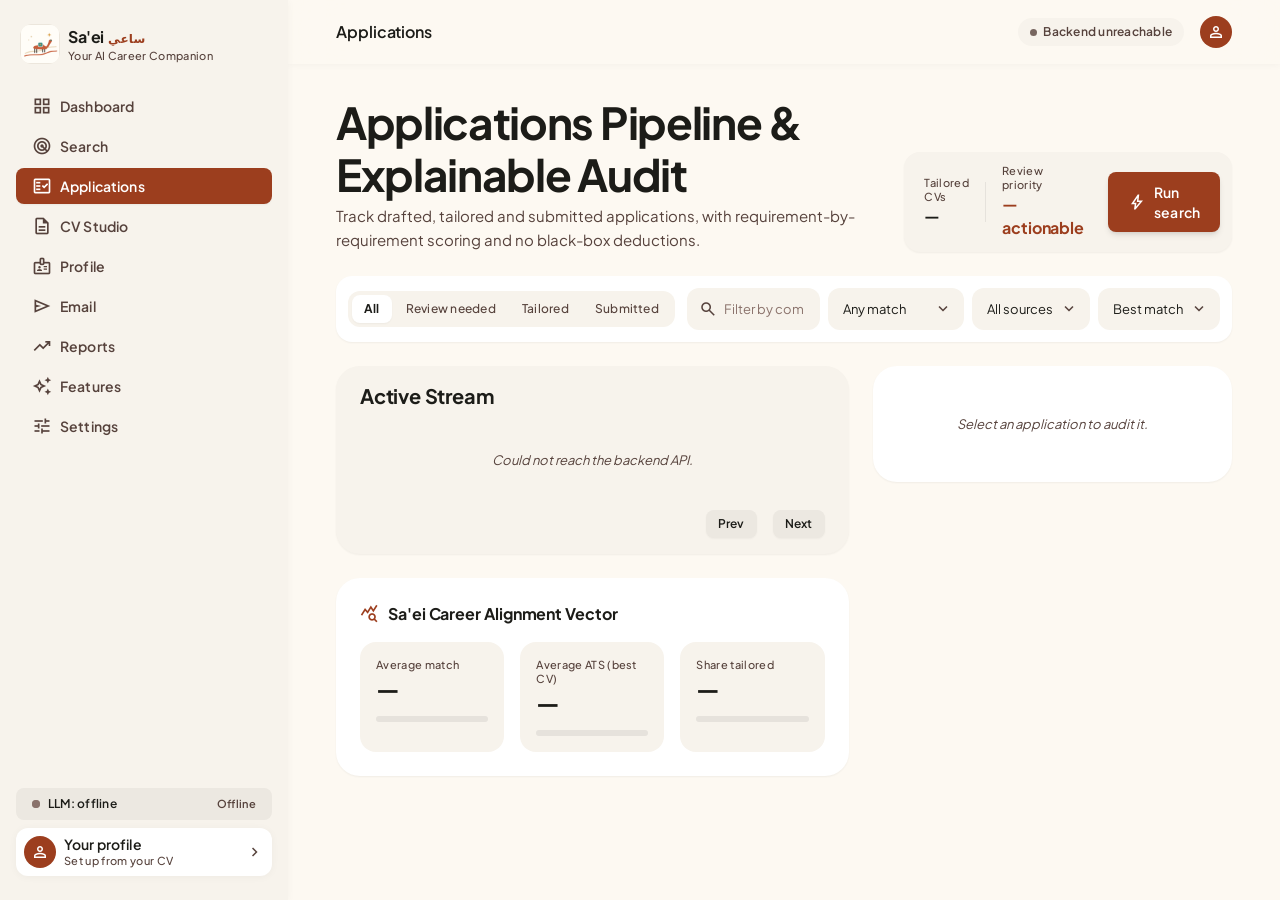
==== frontend/applications.html @ 14d07e9d "Sa'ei dashboard redesign, requirement-level matching engine, new README Frontend: rebuild every page" ====
<!DOCTYPE html>
<html lang="en">
<head>
<meta charset="UTF-8">
<meta name="viewport" content="width=device-width, initial-scale=1.0">
<title>Sa'ei — Applications</title>
<link rel="stylesheet" href="tailwind.css">
<link rel="stylesheet" href="style.css">
<link rel="icon" type="image/png" href="assets/saei-logo.png">
</head>
<body data-page="applications">
<main id="page">
  <div class="flex flex-col space-y-6">

    <div class="flex flex-col justify-between gap-6 xl:flex-row xl:items-end">
      <div>
        <h1 class="sa-page-title">Applications Pipeline &amp; Explainable Audit</h1>
        <p class="sa-page-desc">Track drafted, tailored and submitted applications, with requirement-by-requirement scoring and no black-box deductions.</p>
      </div>
      <div class="flex items-center gap-4 self-start rounded-2xl bg-surface-container-low p-3 pl-5 shadow-sm xl:self-auto">
        <div>
          <span class="block text-label-sm text-on-surface-variant">Tailored CVs</span>
          <span class="text-headline-sm font-bold text-on-surface" id="hdr-tailored">&mdash;</span>
        </div>
        <div class="h-10 w-px bg-surface-container-highest"></div>
        <div>
          <span class="block text-label-sm text-on-surface-variant">Review priority</span>
          <span class="text-headline-sm font-bold text-primary"><span id="hdr-pending">&mdash;</span> actionable</span>
        </div>
        <a href="search.html" class="sa-btn-primary ml-2"><span class="ms text-[18px]">bolt</span>Run search</a>
      </div>
    </div>

    <!-- Filter bar -->
    <div class="flex flex-col gap-3 rounded-2xl bg-surface-container-lowest p-3 shadow-sm lg:flex-row lg:items-center">
      <div class="sa-tabs" id="status-tabs">
        <button type="button" class="sa-tab is-active" data-filter="all">All <span class="opacity-70" data-count="all"></span></button>
        <button type="button" class="sa-tab" data-filter="pending_review">Review needed <span class="opacity-70" data-count="pending_review"></span></button>
        <button type="button" class="sa-tab" data-filter="tailored">Tailored <span class="opacity-70" data-count="tailored"></span></button>
        <button type="button" class="sa-tab" data-filter="applied">Submitted <span class="opacity-70" data-count="applied"></span></button>
      </div>
      <div class="flex flex-1 flex-col gap-2 sm:flex-row">
        <label class="relative flex-1">
          <span class="ms pointer-events-none absolute left-3 top-1/2 -translate-y-1/2 text-[18px] text-on-surface-variant">search</span>
          <input type="text" id="app-filter" class="sa-input pl-9" placeholder="Filter by company or title&hellip;">
        </label>
        <div class="sa-select-wrap">
          <select id="score-filter" class="sa-select" aria-label="Minimum match">
            <option value="0">Any match</option>
            <option value="0.5">Match ≥ 50%</option>
            <option value="0.75">Match ≥ 75%</option>
            <option value="0.85">Match ≥ 85%</option>
          </select>
        </div>
        <div class="sa-select-wrap">
          <select id="source-filter" class="sa-select" aria-label="Source">
            <option value="">All sources</option>
          </select>
        </div>
        <div class="sa-select-wrap">
          <select id="sort-select" class="sa-select" aria-label="Sort">
            <option value="match_score">Best match</option>
            <option value="ats_score">Best ATS</option>
            <option value="date_created">Newest</option>
          </select>
        </div>
      </div>
    </div>

    <div class="grid grid-cols-1 items-start gap-6 xl:grid-cols-12">
      <!-- Stream -->
      <div class="flex flex-col space-y-6 xl:col-span-7">
        <div class="overflow-hidden rounded-3xl bg-surface-container-low shadow-sm">
          <div class="flex flex-wrap items-center justify-between gap-2 px-6 py-4">
            <div class="flex items-center gap-3">
              <h2 class="text-headline-md font-bold text-on-surface">Active Stream</h2>
              <span class="sa-chip-teal" id="selection-chip" hidden></span>
            </div>
            <span class="text-label-sm text-on-surface-variant" id="sort-label"></span>
          </div>
          <div class="flex flex-col" id="app-list">
            <p class="sa-empty">Loading&hellip;</p>
          </div>
          <div class="flex items-center justify-between gap-4 px-6 py-4">
            <span class="text-label-sm text-on-surface-variant" id="page-info"></span>
            <div class="flex items-center gap-2">
              <button type="button" class="sa-btn sa-btn-sm" id="page-prev">Prev</button>
              <span class="text-label-sm font-semibold text-on-surface" id="page-num"></span>
              <button type="button" class="sa-btn sa-btn-sm" id="page-next">Next</button>
            </div>
          </div>
        </div>

        <div class="sa-card">
          <div class="mb-4 flex items-center justify-between">
            <div class="flex items-center gap-2">
              <span class="ms text-primary">query_stats</span>
              <h3 class="sa-card-title">Sa'ei Career Alignment Vector</h3>
            </div>
            <span class="text-label-sm font-semibold text-secondary" id="vector-scope"></span>
          </div>
          <div class="grid grid-cols-1 gap-4 sm:grid-cols-3">
            <div class="rounded-2xl bg-surface-container-low p-4">
              <span class="block text-label-sm text-on-surface-variant">Average match</span>
              <span class="text-headline-lg font-bold text-on-surface" id="vec-match">&mdash;</span>
              <div class="sa-progress mt-3"><div class="bg-primary" id="vec-match-bar" style="width:0%"></div></div>
            </div>
            <div class="rounded-2xl bg-surface-container-low p-4">
              <span class="block text-label-sm text-on-surface-variant">Average ATS (best CV)</span>
              <span class="text-headline-lg font-bold text-on-surface" id="vec-ats">&mdash;</span>
              <div class="sa-progress mt-3"><div class="bg-secondary" id="vec-ats-bar" style="width:0%"></div></div>
            </div>
            <div class="rounded-2xl bg-surface-container-low p-4">
              <span class="block text-label-sm text-on-surface-variant">Share tailored</span>
              <span class="text-headline-lg font-bold text-on-surface" id="vec-tailored">&mdash;</span>
              <div class="sa-progress mt-3"><div class="bg-tertiary" id="vec-tailored-bar" style="width:0%"></div></div>
            </div>
          </div>
        </div>
      </div>

      <!-- Audit panel -->
      <aside class="sa-card xl:sticky xl:top-24 xl:col-span-5" id="audit-panel">
        <p class="sa-empty">Select an application to audit it.</p>
      </aside>
    </div>
  </div>
</main>

<div class="modal-overlay" id="why-modal" hidden>
  <div class="modal" role="dialog" aria-modal="true" aria-labelledby="why-modal-title">
    <div class="modal-header">
      <div class="modal-header-main">
        <span class="modal-score-value" id="why-score-value">&mdash;</span>
        <span class="rating-badge" id="why-rating-badge"></span>
        <span class="modal-score-label" id="why-modal-title">ATS score breakdown</span>
      </div>
      <button type="button" class="modal-close" id="why-modal-close" aria-label="Close">&times;</button>
    </div>
    <div class="modal-tabs">
      <button type="button" class="modal-tab active" data-tab="original">Original CV</button>
      <button type="button" class="modal-tab" data-tab="tailored">Tailored CV</button>
    </div>
    <div class="modal-body">
      <div class="modal-split">
        <div id="why-doc-pane"></div>
        <div>
          <div class="score-pillars" id="why-pillars"></div>
          <div class="keyword-section">
            <div class="keyword-section-title">Matched keywords</div>
            <div class="keyword-chips" id="why-matched-chips"></div>
          </div>
          <div class="keyword-section">
            <div class="keyword-section-title">Missing keywords</div>
            <div class="keyword-chips" id="why-missing-chips"></div>
          </div>
        </div>
      </div>
    </div>
  </div>
</div>

<script src="shell.js"></script>
<script src="config.js"></script>
<script src="why-modal.js"></script>
<script src="ui.js"></script>
<script src="applications.js"></script>
</body>
</html>
---- frontend/style.css ----
/* Component styles for markup the page scripts generate (the Why? modal,
   requirement tables, profile entry cards, debug bench, toggles...). Page
   layout itself is Tailwind (tailwind.css, built from tailwind.src.css);
   this file loads AFTER it so its element rules win over Tailwind preflight.

   Tokens are the Stitch "Sa'ei" palette (same values as tailwind.config.js),
   mapped onto the variable names this file has always used. */

:root {
  --bg: #fdf9f2;                 /* background */
  --surface: #ffffff;            /* surface-container-lowest */
  --surface-sunken: #f7f3ec;     /* surface-container-low */
  --surface-container: #f2ede7;
  --surface-container-high: #ece8e1;
  --border: #ece8e1;
  --border-strong: #ddc0b8;      /* outline-variant */
  --text: #1c1c18;               /* on-surface */
  --text-muted: #56423c;         /* on-surface-variant */
  --accent: #9c3e1e;             /* primary */
  --accent-hover: #bc5633;       /* primary-container */
  --accent-soft: rgba(156, 62, 30, 0.10);
  --accent-soft-border: rgba(156, 62, 30, 0.22);
  --ok: #0a6a64;                 /* secondary (teal) */
  --ok-soft: #a2f1e8;            /* secondary-container */
  --warn: #805200;               /* tertiary */
  --warn-soft: #ffddb4;          /* tertiary-fixed */
  --danger: #ba1a1a;             /* error */
  --danger-soft: #ffdad6;        /* error-container */
  --radius-sm: 6px;
  --radius: 12px;
  --radius-lg: 24px;
  --radius-pill: 9999px;
  --shadow-sm: 0 1px 2px rgba(28, 28, 24, 0.05);
  --shadow-md: 0 12px 32px -12px rgba(34, 31, 26, 0.28);
}

* { box-sizing: border-box; }

body {
  margin: 0;
  background: var(--bg);
  color: var(--text);
  font-family: "Plus Jakarta Sans", "Segoe UI", Tahoma, system-ui, sans-serif;
  font-size: 15px;
  line-height: 1.5;
  -webkit-font-smoothing: antialiased;
}

.page {
  max-width: 1080px;
  margin: 0 auto;
  padding: 40px 24px 64px;
}

/* ---- page header (eyebrow + title + description + stats) ---- */

.page-header {
  display: flex;
  justify-content: space-between;
  align-items: flex-end;
  gap: 24px;
  flex-wrap: wrap;
  margin-bottom: 24px;
}

.eyebrow {
  display: flex;
  align-items: center;
  gap: 8px;
  font-size: 11px;
  font-weight: 600;
  letter-spacing: 0.08em;
  text-transform: uppercase;
  color: var(--text-muted);
  margin-bottom: 8px;
}

.eyebrow::before {
  content: "";
  display: inline-block;
  width: 14px;
  height: 1px;
  background: var(--border-strong);
}

.page-header h1 {
  font-size: 26px;
  font-weight: 700;
  letter-spacing: -0.02em;
  margin: 0 0 6px;
}

.page-header-desc {
  font-size: 13.5px;
  color: var(--text-muted);
  max-width: 540px;
  line-height: 1.55;
  margin: 0;
}

.page-header-stats { display: flex; gap: 24px; flex-shrink: 0; }

.page-header-stat { text-align: right; }

.page-header-stat-value {
  display: block;
  font-size: 22px;
  font-weight: 700;
  color: var(--accent);
  letter-spacing: -0.02em;
}

.page-header-stat-label {
  font-size: 10.5px;
  font-weight: 600;
  letter-spacing: 0.05em;
  text-transform: uppercase;
  color: var(--text-muted);
}

/* ---- avatar chip (company initials in tables) ---- */

.company-cell { display: flex; align-items: center; gap: 8px; }

.avatar-chip {
  display: inline-flex;
  align-items: center;
  justify-content: center;
  width: 22px;
  height: 22px;
  border-radius: 6px;
  background: var(--accent-soft);
  color: var(--accent);
  font-size: 10px;
  font-weight: 700;
  letter-spacing: 0.02em;
  flex-shrink: 0;
}

/* ---- section title row (heading + inline action) ---- */

.section-title-row {
  display: flex;
  align-items: center;
  justify-content: space-between;
  gap: 12px;
  margin: 28px 0 12px;
}

.section-title-row h2 { margin: 0; font-size: 15px; font-weight: 600; }

.filter-input {
  font-family: inherit;
  font-size: 13px;
  padding: 7px 11px;
  border: 1px solid var(--border);
  border-radius: 8px;
  background: var(--surface);
  color: var(--text);
  width: 220px;
}

.filter-input:focus { outline: none; border-color: var(--accent); }

/* ---- narrow/wide page layouts (settings, cv, features) ---- */

.narrow-main {
  display: flex;
  flex-direction: column;
  gap: 16px;
  /* Was 560px -- cards/forms/tables here are all fluid-width already (no
     fixed-px inputs), so this was just leaving a wide, wasted gutter on
     anything bigger than a small laptop screen instead of using the page's
     actual 1080px budget. */
  max-width: 900px;
}

.wide-main { width: 100%; }

/* ---- bare section heading (Stitch places these above a bordered table/card
   container rather than inside a .card-header) ---- */

.section-heading {
  font-size: 24px;
  font-weight: 600;
  letter-spacing: -0.01em;
  margin: 0 0 12px;
  color: var(--text);
}

/* ---- main layout ---- */

.main-grid {
  display: grid;
  grid-template-columns: 1.6fr 1fr;
  gap: 16px;
  align-items: start;
}

.side-column {
  display: flex;
  flex-direction: column;
  gap: 16px;
}

.card {
  background: var(--surface);
  border: 1px solid var(--border);
  border-radius: var(--radius);
  overflow: hidden;
}

.card-header {
  display: flex;
  align-items: baseline;
  justify-content: space-between;
  padding: 16px 18px 12px;
}

.card-header h2 {
  font-size: 14px;
  font-weight: 600;
  margin: 0;
}

.card-sub {
  font-size: 12px;
  color: var(--text-muted);
}

/* ---- applications table ---- */

.table-card { padding: 24px; }

.view-all-row {
  display: flex;
  justify-content: center;
  padding-top: 16px;
}

.link-btn {
  background: none;
  border: none;
  cursor: pointer;
  font-family: inherit;
  font-size: 12px;
  font-weight: 700;
  letter-spacing: 0.05em;
  text-transform: uppercase;
  color: var(--accent);
  display: inline-flex;
  align-items: center;
  gap: 6px;
  padding: 4px;
}

.link-btn:hover { color: var(--text); }

.link-btn svg { width: 14px; height: 14px; stroke: currentColor; fill: none; stroke-width: 2; stroke-linecap: round; stroke-linejoin: round; }

.table-wrap { overflow-x: auto; }

table {
  width: 100%;
  border-collapse: collapse;
  font-size: 14px;
}

thead th {
  text-align: left;
  font-weight: 500;
  color: var(--text-muted);
  font-size: 11.5px;
  text-transform: uppercase;
  letter-spacing: 0.04em;
  padding: 8px 18px;
  border-top: 1px solid var(--border);
  border-bottom: 1px solid var(--border);
}

/* Dashboard's applications table sits in its own bordered/padded container
   (no separate .card-header above it), matching Stitch's exact structure --
   so it doesn't need the border-top other tables get from their card-header
   divider. */
#applications-table thead th { border-top: none; }
#applications-table { min-width: 700px; }
#applications-table tbody td:first-child { font-weight: 600; }

.cell-muted { color: var(--text-muted); }
.cell-right { text-align: right; }

tbody td {
  padding: 12px 18px;
  border-bottom: 1px solid var(--border);
  vertical-align: middle;
}

tbody tr:last-child td { border-bottom: none; }

tbody tr { transition: background 0.1s; }

tbody tr:hover td { background: var(--surface-sunken); }

tbody tr.detail-row:hover td { background: inherit; }

td.empty, li.empty {
  color: var(--text-muted);
  font-style: italic;
}

.status-tag {
  display: inline-block;
  font-size: 11.5px;
  font-weight: 700;
  letter-spacing: 0.03em;
  text-transform: uppercase;
  padding: 4px 10px;
  border-radius: var(--radius-pill);
  background: var(--accent-soft);
  color: var(--accent);
  white-space: nowrap;
}

/* Fully settled, nothing left to do -- neutral, same treatment Stitch used
   for "Applied"/"Auto-Submitted". Everything else (including the default
   above) reads as "needs your attention", matching Stitch's highlighted
   "Interviewing" state. */
.status-tag.status-auto_submitted,
.status-tag.status-sent {
  background: var(--surface-container-high);
  color: var(--text-muted);
}

.score-bar-wrap {
  display: flex;
  align-items: center;
  gap: 8px;
}

.score-bar-track {
  width: 56px;
  height: 4px;
  background: var(--border);
  overflow: hidden;
  position: relative;
}

.score-bar-fill {
  height: 100%;
  background: var(--accent);
  position: absolute;
  top: 0;
  left: 0;
}

/* ---- ATS score explanations (Dashboard applications table + CV rewrites) ---- */

.why-link {
  color: var(--accent);
  text-decoration: none;
  font-size: 12.5px;
  font-weight: 500;
}

.why-link:hover { text-decoration: underline; }

.detail-row td {
  background: var(--bg);
  padding: 0;
}

.why-block {
  padding: 14px 18px;
  border-bottom: 1px solid var(--border);
}

.why-block:last-child { border-bottom: none; }

.why-block-title {
  font-size: 12px;
  font-weight: 600;
  color: var(--text);
  margin-bottom: 6px;
  display: flex;
  align-items: center;
  justify-content: space-between;
  gap: 10px;
}

.why-download {
  font-size: 11.5px;
  font-weight: 500;
  color: var(--accent);
  text-decoration: none;
}

.why-download:hover { text-decoration: underline; }

.why-text {
  margin: 0;
  font-family: inherit;
  font-size: 12.5px;
  line-height: 1.6;
  color: var(--text);
  white-space: pre-wrap;
  word-break: break-word;
}

/* ---- skill gaps ---- */

.skill-list {
  list-style: none;
  margin: 0;
  padding: 4px 18px 16px;
}

.skill-list li {
  display: flex;
  justify-content: space-between;
  padding: 7px 0;
  border-bottom: 1px solid var(--border);
  font-size: 13.5px;
}

.skill-list li:last-child { border-bottom: none; }

.skill-count { color: var(--text-muted); font-size: 12.5px; }

/* ---- news ---- */

.news-content {
  padding: 0 18px 18px;
  font-size: 13.5px;
  color: var(--text);
  white-space: pre-wrap;
}

/* ---- footer ---- */

.footer {
  margin-top: 24px;
  display: flex;
  gap: 24px;
  font-size: 12.5px;
  color: var(--text-muted);
}

.footer strong { color: var(--text); font-weight: 500; }

/* ---- forms (settings) ---- */

.form {
  display: flex;
  flex-direction: column;
  gap: 16px;
  padding: 4px 18px 18px;
}

.form-field {
  display: flex;
  flex-direction: column;
  gap: 6px;
}

.form-field label {
  font-size: 12.5px;
  font-weight: 500;
  color: var(--text);
}

.form-field-secondary-label {
  margin-top: 6px;
}

.form-field select,
.form-field input[type="text"],
.form-field input[type="password"],
.form-field input[type="number"],
.form-field textarea {
  font-family: inherit;
  font-size: 13.5px;
  padding: 9px 11px;
  border: 1px solid var(--border);
  border-radius: 8px;
  background: var(--surface);
  color: var(--text);
  resize: vertical;
}

.form-field select:focus,
.form-field input:focus,
.form-field textarea:focus {
  outline: none;
  border-color: var(--accent);
}

.field-hint {
  font-size: 12px;
  color: var(--text-muted);
  text-decoration: none;
}

a.field-hint { color: var(--accent); }

.form-actions {
  display: flex;
  align-items: center;
  gap: 12px;
}

.btn {
  font-family: inherit;
  font-size: 13.5px;
  font-weight: 500;
  padding: 9px 18px;
  border-radius: 8px;
  border: 1px solid var(--border);
  background: var(--surface);
  color: var(--text);
  cursor: pointer;
  transition: background 0.12s, border-color 0.12s, opacity 0.12s;
}

.btn:hover:not(:disabled) { background: var(--surface-sunken); }

.btn:disabled { opacity: 0.5; cursor: not-allowed; }

.btn-primary {
  background: var(--text);
  color: var(--bg);
  border-color: var(--text);
}

.btn-primary:hover:not(:disabled) { opacity: 0.88; background: var(--text); }

a:focus-visible,
button:focus-visible,
.btn:focus-visible,
.navlink:focus-visible,
input:focus-visible,
select:focus-visible,
textarea:focus-visible {
  outline: 2px solid var(--accent);
  outline-offset: 2px;
}

.save-message {
  font-size: 12.5px;
  color: var(--text-muted);
}

.save-success { color: var(--ok); }
.save-error { color: var(--accent); }

.note {
  margin: 0;
  padding: 0 18px 18px;
  font-size: 12.5px;
  color: var(--text-muted);
  line-height: 1.6;
}

.note code {
  background: var(--surface-container-high);
  padding: 1px 5px;
  border-radius: 4px;
  font-size: 12px;
}

/* ---- CV page ---- */

.cv-current {
  padding: 0 18px 18px;
  font-size: 13.5px;
}

.cv-current p { margin: 4px 0; }

.cv-file-row {
  display: flex;
  align-items: flex-start;
  justify-content: space-between;
  gap: 12px;
}

.cv-file-icon {
  width: 34px;
  height: 34px;
  border-radius: 8px;
  background: var(--accent-soft);
  color: var(--accent);
  display: flex;
  align-items: center;
  justify-content: center;
  flex-shrink: 0;
}

.cv-file-icon svg { width: 17px; height: 17px; stroke: currentColor; fill: none; stroke-width: 1.8; stroke-linecap: round; stroke-linejoin: round; }

.cv-quote {
  margin: 10px 0 0;
  padding: 10px 12px;
  background: var(--surface-sunken);
  border-left: 2px solid var(--border-strong);
  border-radius: 0 6px 6px 0;
  font-size: 12.5px;
  font-style: italic;
  color: var(--text-muted);
  line-height: 1.55;
}

.cv-actions { display: flex; gap: 8px; margin-top: 14px; }

.btn-icon {
  width: 36px;
  height: 36px;
  padding: 0;
  display: inline-flex;
  align-items: center;
  justify-content: center;
  flex-shrink: 0;
}

.btn-icon svg { width: 15px; height: 15px; stroke: currentColor; fill: none; stroke-width: 1.8; stroke-linecap: round; stroke-linejoin: round; }

.cv-preview {
  margin-top: 8px;
  padding: 12px;
  background: var(--bg);
  border: 1px solid var(--border);
  border-radius: 8px;
  font-family: inherit;
  font-size: 12.5px;
  white-space: pre-wrap;
  word-break: break-word;
  max-height: 200px;
  overflow-y: auto;
}

.upload-body {
  padding: 4px 18px 18px;
  display: flex;
  flex-direction: column;
  gap: 14px;
}

.dropzone {
  display: flex;
  align-items: center;
  justify-content: center;
  text-align: center;
  padding: 32px 16px;
  border: 1.5px dashed var(--border);
  border-radius: var(--radius);
  background: var(--bg);
  color: var(--text-muted);
  font-size: 13.5px;
  cursor: pointer;
}

/* ---- reports page ---- */

.reports-list {
  padding: 4px 18px 18px;
  display: flex;
  flex-direction: column;
  gap: 14px;
}

.report-item {
  border: 1px solid var(--border);
  border-radius: 8px;
  padding: 12px 14px;
}

.report-item-header {
  display: flex;
  align-items: center;
  gap: 8px;
  margin-bottom: 8px;
}

.dropzone-active {
  border-color: var(--accent);
  color: var(--text);
}

/* ---- features page ---- */

.feature-grid {
  display: grid;
  grid-template-columns: repeat(3, 1fr);
  gap: 12px;
}

.feature-card {
  background: var(--surface);
  border: 1px solid var(--border);
  border-radius: var(--radius);
  padding: 18px;
}

.feature-card h3 {
  margin: 0 0 8px;
  font-size: 14px;
  font-weight: 600;
}

.feature-card p {
  margin: 0;
  font-size: 13px;
  color: var(--text-muted);
  line-height: 1.55;
}

.feature-card a { color: var(--accent); }

/* ---- CV "Why" modal widget ---- */

.modal-overlay {
  position: fixed;
  inset: 0;
  background: rgba(34, 31, 26, 0.45);
  display: flex;
  align-items: center;
  justify-content: center;
  padding: 24px;
  z-index: 1000;
}

.modal-overlay[hidden] { display: none; }

.modal {
  background: var(--surface);
  border-radius: var(--radius-lg);
  box-shadow: var(--shadow-md);
  width: 100%;
  max-width: 980px;
  max-height: calc(100vh - 48px);
  overflow: hidden;
  display: flex;
  flex-direction: column;
}

.modal-header {
  display: flex;
  align-items: flex-start;
  justify-content: space-between;
  gap: 16px;
  padding: 20px 22px 16px;
  border-bottom: 1px solid var(--border);
}

.modal-header-main { display: flex; align-items: baseline; gap: 12px; flex-wrap: wrap; }

.modal-score-value {
  font-size: 32px;
  font-weight: 700;
  letter-spacing: -0.02em;
}

.modal-score-label {
  font-size: 12px;
  color: var(--text-muted);
}

.rating-badge {
  font-size: 11.5px;
  font-weight: 600;
  padding: 4px 11px;
  border-radius: 999px;
  white-space: nowrap;
}

.rating-badge.rating-excellent { background: var(--ok-soft); color: var(--ok); }
.rating-badge.rating-needs_work { background: var(--accent-soft); color: var(--accent); }
.rating-badge.rating-critical { background: var(--danger-soft); color: var(--danger); }

.modal-close {
  border: none;
  background: none;
  color: var(--text-muted);
  cursor: pointer;
  font-size: 20px;
  line-height: 1;
  padding: 4px 6px;
  border-radius: var(--radius-sm);
  flex-shrink: 0;
}

.modal-close:hover { background: var(--surface-sunken); color: var(--text); }

.modal-tabs {
  display: flex;
  gap: 22px;
  padding: 0 22px;
  border-bottom: 1px solid var(--border);
  flex-shrink: 0;
}

.modal-tab {
  border: none;
  background: none;
  font: inherit;
  font-size: 13px;
  font-weight: 500;
  color: var(--text-muted);
  padding: 11px 0;
  margin-bottom: -1px;
  border-bottom: 2px solid transparent;
  cursor: pointer;
}

.modal-tab:hover { color: var(--text); }

.modal-tab.active { color: var(--text); border-bottom-color: var(--accent); }

.modal-body {
  overflow-y: auto;
  padding: 20px 22px 24px;
}

.modal-split {
  display: grid;
  grid-template-columns: 1fr 1fr;
  gap: 22px;
  align-items: start;
}

.doc-frame {
  border: 1px solid var(--border);
  border-radius: var(--radius);
  background: var(--surface-sunken);
  overflow: hidden;
  height: 480px;
  display: flex;
  flex-direction: column;
}

.doc-frame iframe {
  width: 100%;
  height: 100%;
  border: 0;
  background: #fff;
}

.doc-frame-note {
  font-size: 11.5px;
  color: var(--text-muted);
  padding: 8px 12px;
  border-top: 1px solid var(--border);
  background: var(--surface);
  flex-shrink: 0;
}

.doc-text-preview {
  flex: 1;
  margin: 0;
  padding: 16px;
  font-family: inherit;
  font-size: 12.5px;
  line-height: 1.7;
  white-space: pre-wrap;
  word-break: break-word;
  overflow-y: auto;
  color: var(--text);
}

mark.hl-match {
  background: var(--ok-soft);
  color: var(--ok);
  padding: 0 2px;
  border-radius: 3px;
  font-weight: 600;
}

.score-pillars {
  display: flex;
  flex-direction: column;
  gap: 16px;
}

.score-pillar-head {
  display: flex;
  justify-content: space-between;
  align-items: baseline;
  font-size: 12.5px;
  margin-bottom: 6px;
  gap: 8px;
}

.score-pillar-name { font-weight: 600; color: var(--text); }

.score-pillar-meta { color: var(--text-muted); flex-shrink: 0; }

.score-pillar-track {
  height: 6px;
  border-radius: 3px;
  background: #EFEBE2;
  overflow: hidden;
  margin-bottom: 6px;
}

.score-pillar-fill { height: 100%; background: var(--accent); border-radius: 3px; }

.score-pillar-fill.fill-ok { background: var(--ok); }

.score-pillar-fill.fill-danger { background: var(--danger); }

.score-pillar-evidence {
  font-size: 12px;
  color: var(--text-muted);
  line-height: 1.55;
  margin: 0;
}

.keyword-section { margin-top: 20px; }

.keyword-section-title {
  font-size: 11.5px;
  font-weight: 600;
  text-transform: uppercase;
  letter-spacing: 0.04em;
  color: var(--text-muted);
  margin-bottom: 8px;
}

.keyword-chips { display: flex; flex-wrap: wrap; gap: 6px; }

.keyword-chip {
  font-size: 12px;
  font-weight: 500;
  padding: 3px 10px;
  border-radius: 999px;
}

.keyword-chip.chip-matched { background: var(--ok-soft); color: var(--ok); }

.keyword-chip.chip-missing {
  background: transparent;
  color: var(--text-muted);
  border: 1px solid var(--border-strong);
}

.why-trigger {
  font-size: 12.5px;
  font-weight: 500;
  color: var(--accent);
  background: none;
  border: none;
  padding: 0;
  cursor: pointer;
  font-family: inherit;
}

.why-trigger:hover { text-decoration: underline; }

.sr-only {
  position: absolute;
  width: 1px;
  height: 1px;
  padding: 0;
  margin: -1px;
  overflow: hidden;
  clip: rect(0, 0, 0, 0);
  white-space: nowrap;
  border: 0;
}

.inline-add-form { display: flex; gap: 8px; }

.inline-add-input {
  font-family: inherit;
  font-size: 13px;
  padding: 9px 12px;
  border: 1px solid var(--border);
  border-radius: 8px;
  background: var(--surface);
  color: var(--text);
  min-width: 260px;
}

.inline-add-input:focus { outline: none; border-color: var(--accent); }

/* ---- page title block (no eyebrow/stats — Search/Settings style) ---- */

.page-title-block { display: flex; flex-direction: column; gap: 10px; margin-bottom: 24px; }

.page-title-block h1 {
  font-size: 32px;
  font-weight: 700;
  letter-spacing: -0.02em;
  margin: 0;
}

.page-title-block p {
  font-size: 15.5px;
  color: var(--text-muted);
  max-width: 640px;
  line-height: 1.55;
  margin: 0;
}

/* ---- panel: card with a tinted header band + optional footer,
   used by Search/Settings/Email ---- */

.panel {
  background: var(--surface);
  border: 1px solid var(--border);
  border-radius: var(--radius-lg);
  overflow: hidden;
  margin-bottom: 20px;
}

.panel-head {
  padding: 22px 28px;
  border-bottom: 1px solid var(--border);
  background: var(--surface-sunken);
  border-radius: var(--radius-lg) var(--radius-lg) 0 0;
  display: flex;
  flex-wrap: wrap;
  gap: 16px;
  align-items: flex-start;
  justify-content: space-between;
}

.panel-head h2 {
  font-size: 21px;
  font-weight: 600;
  letter-spacing: -0.01em;
  margin: 0;
  display: flex;
  align-items: center;
  gap: 8px;
}

.panel-head p { font-size: 13px; color: var(--text-muted); margin: 4px 0 0; }

.panel-head-icon { width: 20px; height: 20px; stroke: var(--accent); fill: none; stroke-width: 1.8; stroke-linecap: round; stroke-linejoin: round; }

.panel-body { padding: 28px; }

.panel-foot {
  padding: 18px 28px;
  border-top: 1px solid var(--border);
  background: var(--surface-container);
  border-radius: 0 0 var(--radius-lg) var(--radius-lg);
  display: flex;
  align-items: center;
  gap: 12px;
  justify-content: flex-end;
}

/* A secondary action (e.g. "Clear expansion cache") sits left, away from the
   primary save button, so the two aren't easy to mis-click. */
.panel-foot .btn:not(.btn-primary):first-child { margin-right: auto; }

/* Panels/cards that use .info-icon (below) need their overflow un-hidden so
   the hover tooltip isn't clipped -- .panel-head/.panel-foot now carry their
   own corner radius (above) so removing the parent's overflow:hidden here
   doesn't reintroduce the square-corner artifact it used to guard against. */
.overflow-visible { overflow: visible; }

/* ---- info icon + hover/focus tooltip (field explanations) ---- */

.info-icon {
  position: relative;
  display: inline-flex;
  align-items: center;
  justify-content: center;
  width: 16px;
  height: 16px;
  border-radius: 50%;
  color: var(--text-muted);
  cursor: help;
  flex-shrink: 0;
  vertical-align: middle;
}

.info-icon svg {
  width: 15px;
  height: 15px;
  stroke: currentColor;
  fill: none;
  stroke-width: 1.8;
  stroke-linecap: round;
  stroke-linejoin: round;
}

.info-icon:hover,
.info-icon:focus-visible { color: var(--accent); }

.info-tooltip {
  position: absolute;
  top: calc(100% + 10px);
  left: 0;
  width: 340px;
  max-width: min(340px, 80vw);
  background: var(--text);
  color: var(--bg);
  font-size: 12.5px;
  font-weight: 400;
  line-height: 1.6;
  text-transform: none;
  letter-spacing: normal;
  padding: 12px 14px;
  border-radius: 8px;
  box-shadow: var(--shadow-md);
  opacity: 0;
  visibility: hidden;
  transform: translateY(-4px);
  transition: opacity 0.12s, transform 0.12s;
  z-index: 20;
  pointer-events: none;
}

.info-icon:hover .info-tooltip,
.info-icon:focus-visible .info-tooltip {
  opacity: 1;
  visibility: visible;
  transform: translateY(0);
}

.info-tooltip code {
  background: rgba(255, 255, 255, 0.16);
  color: inherit;
  padding: 1px 4px;
  border-radius: 3px;
  font-size: 11.5px;
}

.panel-form { display: flex; flex-direction: column; gap: 20px; }

.panel-form-grid {
  display: grid;
  grid-template-columns: 1fr 1fr;
  gap: 20px;
}

.panel-form-grid .span-2 { grid-column: 1 / -1; }

/* ---- toggle switch (Auto-Apply Behavior settings) ---- */

.toggle-row {
  display: flex;
  align-items: flex-start;
  justify-content: space-between;
  gap: 20px;
  cursor: pointer;
}

.toggle-row + .toggle-row {
  border-top: 1px solid var(--border);
  padding-top: 20px;
}

.toggle-text { display: flex; flex-direction: column; gap: 4px; }

.toggle-title {
  font-size: 13.5px;
  font-weight: 600;
  color: var(--text);
  display: flex;
  align-items: center;
  gap: 6px;
}

.toggle-desc { font-size: 12.5px; color: var(--text-muted); line-height: 1.55; max-width: 480px; }

.toggle-switch { position: relative; flex-shrink: 0; width: 40px; height: 24px; margin-top: 1px; }

.toggle-switch input {
  position: absolute;
  inset: 0;
  opacity: 0;
  margin: 0;
  cursor: pointer;
  z-index: 1;
}

.toggle-track {
  position: absolute;
  inset: 0;
  background: var(--border-strong);
  border-radius: var(--radius-pill);
  transition: background 0.15s;
  pointer-events: none;
}

.toggle-thumb {
  position: absolute;
  top: 3px;
  left: 3px;
  width: 18px;
  height: 18px;
  border-radius: 50%;
  background: var(--surface);
  box-shadow: 0 1px 2px rgba(0, 0, 0, 0.25);
  transition: transform 0.15s;
  pointer-events: none;
}

.toggle-switch input:checked ~ .toggle-track { background: var(--ok); }
.toggle-switch input:checked ~ .toggle-thumb { transform: translateX(16px); }
.toggle-switch input:focus-visible ~ .toggle-track { outline: 2px solid var(--accent); outline-offset: 2px; }

/* ---- ATS & tailoring debug bench (CV page) ---- */

.debug-check {
  display: flex;
  align-items: center;
  gap: 8px;
  font-size: 12.5px;
  color: var(--text-muted);
  cursor: pointer;
  margin-top: 8px;
}

.debug-check input { margin: 0; }

#debug-results { padding: 0 28px 28px; }

.debug-block {
  border-top: 1px solid var(--border);
  padding-top: 20px;
  margin-top: 20px;
}

.debug-headline {
  display: flex;
  align-items: baseline;
  flex-wrap: wrap;
  gap: 10px;
  margin-bottom: 14px;
}

.debug-score {
  font-size: 30px;
  font-weight: 600;
  letter-spacing: -0.02em;
  color: var(--text);
}

.debug-sub { font-size: 12.5px; color: var(--text-muted); }
.delta-up { color: var(--ok); font-weight: 600; }
.delta-down { color: var(--danger); font-weight: 600; }

.debug-why {
  margin-top: 14px;
  padding: 12px 14px;
  background: var(--surface-sunken);
  border-radius: var(--radius);
  font-size: 12.5px;
  line-height: 1.6;
  color: var(--text-muted);
  white-space: pre-wrap;
}

/* Monospace + scroll: this is the raw generated CV, and eyeballing its line
   breaks and spacing is half the point of rendering it here. */
.debug-cv {
  margin: 8px 0 0;
  padding: 14px;
  max-height: 420px;
  overflow: auto;
  background: var(--surface-sunken);
  border: 1px solid var(--border);
  border-radius: var(--radius);
  font-family: ui-monospace, "Cascadia Code", Consolas, monospace;
  font-size: 11.5px;
  line-height: 1.55;
  white-space: pre-wrap;
  color: var(--text);
}

.score-pillar-evidence {
  font-size: 11.5px;
  color: var(--text-muted);
  line-height: 1.5;
  margin-top: 4px;
}

/* ---- requirement evidence table (requirements scoring engine) ---- */
/* The table exists so every point awarded is traceable to a line of the CV.
   A keyword count can say "9 of 26"; it can never say which nine, or why. */

.req-table-wrap {
  margin: 10px 0 4px;
  overflow-x: auto;
  border: 1px solid var(--border);
  border-radius: var(--radius);
}

.req-table {
  width: 100%;
  border-collapse: collapse;
  font-size: 11.5px;
}

.req-table th {
  text-align: left;
  padding: 7px 10px;
  background: var(--surface-sunken);
  color: var(--text-muted);
  font-weight: 600;
  white-space: nowrap;
}

.req-table td {
  padding: 7px 10px;
  border-top: 1px solid var(--border);
  vertical-align: top;
  color: var(--text);
}

/* Unmet requirements are the actionable rows -- they're what the rewrite
   should target and what a genuine skill gap looks like. */
.req-none td { color: var(--text-muted); }
.req-none td:first-child { font-weight: 600; color: var(--text); }

.req-pts { white-space: nowrap; font-variant-numeric: tabular-nums; }

.req-evidence {
  min-width: 220px;
  line-height: 1.5;
  color: var(--text-muted);
}

.req-via {
  display: block;
  margin-top: 3px;
  font-size: 10.5px;
  font-style: italic;
  opacity: 0.85;
}

.req-tag, .req-match {
  display: inline-block;
  padding: 1px 7px;
  border-radius: 999px;
  font-size: 10.5px;
  font-weight: 600;
  white-space: nowrap;
}

.req-required { background: color-mix(in srgb, var(--danger) 14%, transparent); color: var(--danger); }
.req-preferred { background: var(--surface-sunken); color: var(--text-muted); }

/* Full-credit relations read as green; partial-credit ones as accent, so the
   colour agrees with the points rather than implying a certainty the score
   doesn't share. */
.req-rel-exact            { background: color-mix(in srgb, var(--ok) 16%, transparent); color: var(--ok); }
.req-rel-alias            { background: color-mix(in srgb, var(--ok) 12%, transparent); color: var(--ok); }
.req-rel-implied          { background: color-mix(in srgb, var(--ok) 10%, transparent); color: var(--ok); }
.req-rel-subset           { background: color-mix(in srgb, var(--accent) 14%, transparent); color: var(--accent); }
.req-rel-semantic_support { background: color-mix(in srgb, var(--accent) 10%, transparent); color: var(--accent); }
.req-rel-none             { background: color-mix(in srgb, var(--danger) 12%, transparent); color: var(--danger); }

/* Second chip: where the evidence sits. Only rendered when it costs credit. */
.req-loc-claimed {
  margin-left: 5px;
  background: var(--surface-sunken);
  color: var(--text-muted);
}

/* ---- ATS compatibility status ---- */

.compat-status {
  display: inline-block;
  padding: 3px 12px;
  border-radius: 999px;
  font-size: 13px;
  font-weight: 700;
  letter-spacing: 0.01em;
}

.compat-good { background: color-mix(in srgb, var(--ok) 16%, transparent); color: var(--ok); }
.compat-mid  { background: color-mix(in srgb, var(--warn, #b7791f) 16%, transparent); color: var(--warn, #b7791f); }
.compat-bad  { background: color-mix(in srgb, var(--danger) 16%, transparent); color: var(--danger); }

.debug-score-small {
  font-size: 18px;
  font-weight: 600;
  color: var(--text);
}

.compat-issues {
  margin: 6px 0 0;
  padding-left: 18px;
  font-size: 12px;
  line-height: 1.7;
  color: var(--text-muted);
}

/* ---- sortable table headers (Dashboard "Recent Activity") ---- */

th.sortable {
  cursor: pointer;
  user-select: none;
  white-space: nowrap;
}

th.sortable:hover { color: var(--accent); }

/* Reserve the arrow's width on every sortable header so activating one
   doesn't shift the columns sideways. */
th.sortable::after {
  content: "";
  display: inline-block;
  width: 0.85em;
  margin-left: 4px;
  opacity: 0.35;
}

th.sortable:hover::after { content: "\2195"; }              /* ↕ on hover */
th.sortable.sorted::after { opacity: 1; }
th.sortable.sorted[data-dir="desc"]::after { content: "\2193"; }  /* ↓ */
th.sortable.sorted[data-dir="asc"]::after { content: "\2191"; }   /* ↑ */
th.sortable.sorted { color: var(--accent); }

/* ---- match score pill (Dashboard "Match" column) ---- */

.match-pill {
  display: inline-block;
  padding: 2px 9px;
  border-radius: var(--radius-pill);
  font-size: 12px;
  font-weight: 600;
  border: 1px solid transparent;
}

.match-pill.match-high { color: var(--ok); background: var(--ok-soft); border-color: var(--ok); }
.match-pill.match-mid { color: var(--accent); background: var(--accent-soft); border-color: var(--accent-soft-border); }
.match-pill.match-low { color: var(--text-muted); background: var(--surface-container-high); border-color: var(--border); }

/* ---- ATS fit threshold number input with a "%" suffix ---- */

.threshold-input-wrap { position: relative; max-width: 140px; }

.threshold-input-wrap input[type="number"] { width: 100%; padding-right: 30px; }

.threshold-input-suffix {
  position: absolute;
  right: 11px;
  top: 50%;
  transform: translateY(-50%);
  font-size: 13.5px;
  color: var(--text-muted);
  pointer-events: none;
}

/* select with a chevron icon */

.select-wrap { position: relative; }

/* Without this, the browser's own native dropdown arrow renders on top of
   (or right next to) the custom .select-chevron SVG below -- appearing as
   two overlapping/duplicated arrow icons on every dropdown. */
.select-wrap select {
  width: 100%;
  padding-right: 34px;
  appearance: none;
  -webkit-appearance: none;
  -moz-appearance: none;
}

.select-wrap select::-ms-expand { display: none; }

.select-chevron {
  position: absolute;
  right: 11px;
  top: 50%;
  transform: translateY(-50%);
  width: 16px;
  height: 16px;
  stroke: var(--text-muted);
  fill: none;
  stroke-width: 2;
  pointer-events: none;
}

/* password field with a visibility toggle */

.password-wrap { position: relative; }

.password-wrap input { width: 100%; padding-right: 38px; font-family: inherit; }

.password-toggle {
  position: absolute;
  right: 8px;
  top: 50%;
  transform: translateY(-50%);
  background: none;
  border: none;
  cursor: pointer;
  color: var(--text-muted);
  padding: 4px;
  display: flex;
}

.password-toggle:hover { color: var(--accent); }

.password-toggle svg { width: 17px; height: 17px; stroke: currentColor; fill: none; stroke-width: 1.8; stroke-linecap: round; stroke-linejoin: round; }

.field-note {
  font-size: 12.5px;
  color: var(--ok);
  display: flex;
  align-items: center;
  gap: 6px;
  margin: 6px 0 0;
}

.field-note svg { width: 14px; height: 14px; stroke: currentColor; fill: none; stroke-width: 2; flex-shrink: 0; }

.field-note.field-note-muted { color: var(--text-muted); }

.field-link {
  font-size: 11.5px;
  font-weight: 600;
  letter-spacing: 0.03em;
  text-transform: uppercase;
  color: var(--accent);
  text-decoration: none;
  display: inline-flex;
  align-items: center;
  gap: 4px;
}

.field-link:hover { text-decoration: underline; }

.field-row-between { display: flex; align-items: baseline; justify-content: space-between; gap: 12px; }

/* neutral tag (platform type, etc) */

.tag-neutral {
  display: inline-block;
  font-size: 11px;
  font-weight: 600;
  padding: 3px 9px;
  border-radius: var(--radius-sm);
  background: var(--surface-container-high);
  color: var(--text-muted);
}

/* row-hover delete icon button */

.icon-btn-danger {
  background: none;
  border: none;
  color: var(--text-muted);
  cursor: pointer;
  padding: 4px;
  display: inline-flex;
  opacity: 0;
  transition: opacity 0.12s, color 0.12s;
}

tr:hover .icon-btn-danger { opacity: 1; }

.icon-btn-danger:hover { color: var(--danger); }

.icon-btn-danger svg { width: 16px; height: 16px; stroke: currentColor; fill: none; stroke-width: 1.8; stroke-linecap: round; stroke-linejoin: round; }

/* hero CTA card (Search's "Ready to start the hunt?") */

.hero-cta {
  margin-top: 8px;
  padding: 48px 24px;
  border-radius: var(--radius-lg);
  border: 1px solid var(--accent-soft-border);
  background: radial-gradient(circle at 50% 0%, var(--accent-soft), var(--surface) 65%);
  display: flex;
  flex-direction: column;
  align-items: center;
  text-align: center;
  gap: 12px;
}

.hero-cta-icon {
  width: 56px;
  height: 56px;
  border-radius: 50%;
  background: var(--accent-soft);
  display: flex;
  align-items: center;
  justify-content: center;
  margin-bottom: 4px;
}

.hero-cta-icon svg { width: 26px; height: 26px; stroke: var(--accent); fill: none; stroke-width: 1.7; stroke-linecap: round; stroke-linejoin: round; }

.hero-cta h2 { font-size: 21px; font-weight: 600; margin: 0; }

.hero-cta p { font-size: 14px; color: var(--text-muted); max-width: 420px; margin: 0; line-height: 1.55; }

.hero-cta .btn-primary {
  font-size: 15px;
  padding: 12px 28px;
  border-radius: var(--radius-sm);
  display: inline-flex;
  align-items: center;
  gap: 8px;
  margin-top: 6px;
}

.hero-cta .btn-primary svg { width: 16px; height: 16px; stroke: currentColor; fill: none; stroke-width: 2; }

/* ---- skill gap rows (Reports) ---- */

.skill-gap-list {
  background: var(--surface);
  border: 1px solid var(--border);
  border-radius: var(--radius-lg);
  overflow: hidden;
}

.skill-gap-row {
  display: flex;
  align-items: center;
  justify-content: space-between;
  padding: 14px 20px;
  border-bottom: 1px solid var(--border);
}

.skill-gap-row:last-child { border-bottom: none; }

.skill-gap-name { display: flex; align-items: center; gap: 10px; font-size: 14px; font-weight: 500; }

.skill-gap-name svg { width: 17px; height: 17px; stroke: var(--accent); fill: none; stroke-width: 1.7; stroke-linecap: round; stroke-linejoin: round; flex-shrink: 0; }

.skill-gap-count {
  min-width: 28px;
  text-align: center;
  font-size: 11.5px;
  font-weight: 700;
  padding: 3px 8px;
  border-radius: var(--radius-pill);
  background: var(--accent-soft);
  color: var(--accent);
}

/* ---- report history timeline cards ---- */

.report-timeline { display: flex; flex-direction: column; gap: 12px; }

.report-card {
  background: var(--surface);
  border: 1px solid var(--border);
  border-radius: var(--radius-lg);
  padding: 20px 24px;
}

.report-card-top {
  display: flex;
  flex-wrap: wrap;
  align-items: center;
  justify-content: space-between;
  gap: 10px;
  margin-bottom: 10px;
}

.report-card-tags { display: flex; align-items: center; gap: 8px; }

.report-type-tag {
  font-size: 11px;
  font-weight: 700;
  letter-spacing: 0.03em;
  padding: 3px 9px;
  border-radius: var(--radius-sm);
  background: var(--surface-container-high);
  color: var(--text-muted);
  text-transform: uppercase;
}

.report-status-tag {
  font-size: 11px;
  font-weight: 600;
  padding: 3px 9px;
  border-radius: var(--radius-sm);
  background: var(--ok-soft);
  color: var(--ok);
}

.report-status-tag.status-failed { background: var(--danger-soft); color: var(--danger); }

.report-card-time { font-size: 12.5px; color: var(--text-muted); }

.report-card h4 { font-size: 15.5px; font-weight: 600; margin: 0 0 4px; }

.report-card-preview {
  font-size: 13px;
  color: var(--text-muted);
  line-height: 1.6;
  margin: 0;
  white-space: pre-wrap;
}

/* ---- feature cards (Features page) ---- */

.feature-card {
  background: var(--surface);
  border: 1px solid var(--border);
  border-radius: var(--radius-lg);
  padding: 28px;
  transition: box-shadow 0.15s, transform 0.15s;
}

.feature-card:hover { box-shadow: var(--shadow-md); transform: translateY(-2px); }

.feature-card-icon {
  width: 44px;
  height: 44px;
  border-radius: 50%;
  background: var(--surface-container);
  display: flex;
  align-items: center;
  justify-content: center;
  margin-bottom: 14px;
}

.feature-card-icon svg { width: 20px; height: 20px; stroke: var(--accent); fill: none; stroke-width: 1.8; stroke-linecap: round; stroke-linejoin: round; }

.features-hero {
  text-align: center;
  max-width: 720px;
  margin: 0 auto 36px;
  display: flex;
  flex-direction: column;
  align-items: center;
  gap: 12px;
}

.features-hero h1 { font-size: 32px; font-weight: 700; letter-spacing: -0.02em; margin: 0; }

.features-hero p { font-size: 16px; color: var(--text-muted); line-height: 1.6; margin: 0; }

/* ---- responsive ---- */

@media (max-width: 860px) {
  .stats-grid { grid-template-columns: repeat(2, 1fr); }
  .main-grid { grid-template-columns: 1fr; }
  .feature-grid { grid-template-columns: repeat(2, 1fr); }
  .modal-split { grid-template-columns: 1fr; }
  .doc-frame { height: 320px; }
  .panel-form-grid { grid-template-columns: 1fr; }
  .topbar { flex-wrap: wrap; }
  .mainnav { order: 3; width: 100%; flex-wrap: wrap; gap: 14px; }
  .topbar-right { margin-left: 0; }
}

@media (max-width: 560px) {
  .feature-grid { grid-template-columns: 1fr; }
}

/* ==========================================================================
   Profile page — editable structured CV data
   ========================================================================== */

.page-header-actions { display: flex; gap: 8px; flex-shrink: 0; align-items: center; }

.btn-glyph {
  width: 15px; height: 15px;
  stroke: currentColor; fill: none;
  stroke-width: 1.8; stroke-linecap: round; stroke-linejoin: round;
  margin-right: 6px; vertical-align: -2px;
}

/* ---- status strip ---- */

.profile-status-strip {
  display: flex;
  align-items: center;
  justify-content: space-between;
  gap: 16px;
  padding: 12px 18px;
  margin-bottom: 20px;
  background: var(--surface-sunken);
  border: 1px solid var(--border);
  border-radius: var(--radius);
  font-size: 12.5px;
  color: var(--text-muted);
}

.profile-status-left { display: flex; align-items: center; gap: 8px; min-width: 0; }
.profile-status-left strong { color: var(--text); font-weight: 600; }

.profile-status-icon {
  width: 15px; height: 15px; flex-shrink: 0;
  stroke: currentColor; fill: none;
  stroke-width: 1.6; stroke-linecap: round; stroke-linejoin: round;
}

.profile-unsaved {
  font-size: 10.5px;
  letter-spacing: 0.06em;
  text-transform: uppercase;
  font-weight: 600;
}

.profile-alert {
  padding: 12px 16px;
  margin-bottom: 16px;
  border: 1px solid var(--accent-soft-border);
  background: var(--accent-soft);
  border-radius: var(--radius);
  font-size: 13px;
  color: var(--text-muted);
  line-height: 1.6;
}

.profile-alert strong { color: var(--accent); font-weight: 600; }

/* ---- section headers ---- */

.count-badge {
  display: inline-block;
  min-width: 20px;
  padding: 1px 7px;
  margin-left: 6px;
  border-radius: var(--radius-pill);
  background: var(--surface-container);
  color: var(--text-muted);
  font-size: 11.5px;
  font-weight: 600;
  text-align: center;
  vertical-align: 1px;
}

/* ---- field layout ---- */

/* The shared .card has no padding of its own -- its children supply it. The
   Profile page's children are form controls rather than tables, so the
   padding is stated here instead of being repeated on each one. */
.profile-card { padding: 0 26px 26px; margin-bottom: 20px; }
.profile-card .card-header { padding: 22px 0 16px; margin-bottom: 4px; border-bottom: 1px solid var(--border); }
.profile-card .card-header h2 { font-size: 15px; }
.profile-card > .entry-list { margin-top: 18px; }
.profile-card > .empty-state,
.profile-card > .empty-panel { margin-top: 18px; }
.profile-card > .profile-grid { margin-top: 18px; }

.profile-grid {
  display: grid;
  grid-template-columns: 1fr 1fr;
  gap: 18px 20px;
}

.profile-full-field { margin-top: 18px; }

.date-pair {
  display: grid;
  grid-template-columns: 1fr 1fr;
  gap: 18px 20px;
  margin-top: 18px;
}

.date-field input { font-variant-numeric: tabular-nums; }

/* A second field row inside an entry card needs the gap the first one gets
   for free by following the card's own padding. */
.entry-card .profile-grid-row { margin-top: 18px; }

/* Project link: the input keeps the full width it would have alone, with the
   open-in-a-new-tab button tucked beside it and gone entirely when the value
   isn't something a browser can follow. */
.link-row { display: flex; align-items: center; gap: 8px; }
.link-row input { flex: 1; min-width: 0; }

.link-open {
  display: inline-flex;
  align-items: center;
  justify-content: center;
  flex: none;
  width: 30px;
  height: 30px;
  border-radius: var(--radius-sm);
  color: var(--text-muted);
}

.link-open:hover { background: var(--surface-sunken); color: var(--accent); }
.link-open.is-off { visibility: hidden; }

.link-open svg {
  width: 15px; height: 15px;
  stroke: currentColor; fill: none;
  stroke-width: 2; stroke-linecap: round; stroke-linejoin: round;
}

.end-date-row { display: flex; align-items: center; gap: 10px; }
.end-date-row input { flex: 1; min-width: 0; }
.end-date-row input:disabled { background: var(--surface-container); color: var(--text-muted); }

.present-check {
  display: inline-flex;
  align-items: center;
  gap: 5px;
  font-size: 12.5px;
  color: var(--text-muted);
  cursor: pointer;
  white-space: nowrap;
  user-select: none;
}

.present-check input { accent-color: var(--accent); margin: 0; }

/* Inputs inside entry cards inherit the shared .form-field styling, but entry
   cards are rendered by JS without the .form-field wrapper in a few places, so
   these are stated directly rather than relying on inheritance. */
.profile-card .form-field input[type="text"],
.profile-card .form-field textarea,
.entry-card input[type="text"],
.entry-card textarea,
.cert-row input[type="text"] {
  width: 100%;
  padding: 11px 13px;
  border: 1px solid var(--border);
  border-radius: var(--radius-sm);
  background: var(--surface);
  color: var(--text);
  font-family: inherit;
  font-size: 13.5px;
  line-height: 1.5;
}

.entry-card input[type="text"]:focus,
.entry-card textarea:focus,
.cert-row input[type="text"]:focus {
  outline: none;
  border-color: var(--accent);
}

.entry-card label {
  display: block;
  margin-bottom: 7px;
  font-size: 11.5px;
  font-weight: 500;
  color: var(--text-muted);
}

/* ---- entry cards ---- */

.entry-list { display: flex; flex-direction: column; gap: 16px; }
.entry-list:empty { display: none; }

.entry-card {
  position: relative;
  display: grid;
  grid-template-columns: 20px 1fr;
  gap: 10px;
  padding: 20px 48px 22px 12px;
  border: 1px solid var(--border);
  border-radius: var(--radius);
  background: var(--surface);
}

.entry-grip {
  display: flex;
  align-items: flex-start;
  justify-content: center;
  padding-top: 4px;
  color: var(--border-strong);
  cursor: grab;
}

.entry-grip svg { width: 15px; height: 15px; fill: currentColor; stroke: none; }

.entry-body { min-width: 0; }

.entry-controls {
  position: absolute;
  top: 10px;
  right: 10px;
  display: flex;
  gap: 2px;
}

.entry-collapse,
.entry-remove {
  display: inline-flex;
  align-items: center;
  justify-content: center;
  width: 26px;
  height: 26px;
  padding: 0;
  border: none;
  border-radius: var(--radius-sm);
  background: transparent;
  color: var(--text-muted);
  cursor: pointer;
}

.entry-collapse:hover { background: var(--surface-sunken); color: var(--text); }
.entry-remove:hover { background: var(--danger-soft); color: var(--danger); }

.entry-collapse svg,
.entry-remove svg {
  width: 15px; height: 15px;
  stroke: currentColor; fill: none;
  stroke-width: 2; stroke-linecap: round; stroke-linejoin: round;
}

/* collapsed state: the summary row replaces the body entirely */
.entry-collapsed-row { display: none; }

.entry-card.collapsed { padding: 0; grid-template-columns: 1fr; background: var(--surface-sunken); }
.entry-card.collapsed .entry-body,
.entry-card.collapsed .entry-grip,
.entry-card.collapsed .entry-collapse { display: none; }
.entry-card.collapsed .entry-controls { top: 50%; transform: translateY(-50%); }

.entry-card.collapsed .entry-collapsed-row {
  display: flex;
  align-items: baseline;
  gap: 10px;
  width: 100%;
  padding: 14px 44px 14px 16px;
  border: none;
  background: transparent;
  font-family: inherit;
  text-align: left;
  cursor: pointer;
}

.entry-collapsed-title { font-size: 13.5px; font-weight: 600; color: var(--text); }
.entry-collapsed-sub { font-size: 12px; color: var(--text-muted); }

.entry-chevron {
  width: 15px; height: 15px;
  margin-left: auto;
  stroke: var(--text-muted); fill: none;
  stroke-width: 2; stroke-linecap: round; stroke-linejoin: round;
}

.entry-toggle { margin-top: 14px; }
.entry-toggle .toggle-desc { max-width: none; }

/* ---- description (one auto-growing box, not a list of bullet rows) ---- */

.entry-card .profile-full-field textarea {
  resize: vertical;
  overflow: hidden;
  min-height: 90px;
  line-height: 1.65;
}

.entry-card .field-hint { margin-top: 7px; }

/* ---- certifications: a three-column grid with real column headers ---- */

.cert-table { margin-top: 18px; }

.cert-head,
.cert-row {
  display: grid;
  grid-template-columns: 2.2fr 1.6fr 0.8fr 30px;
  gap: 12px;
  align-items: center;
}

.cert-head {
  padding: 0 0 8px;
  font-size: 11px;
  font-weight: 600;
  letter-spacing: 0.05em;
  text-transform: uppercase;
  color: var(--text-muted);
}

.cert-table .entry-list { gap: 10px; }

.cert-row {
  padding: 10px 12px;
  border: 1px solid var(--border);
  border-radius: var(--radius-sm);
  background: var(--surface);
}

.cert-row .cert-year { font-variant-numeric: tabular-nums; }
.cert-row .entry-remove { justify-self: center; }

/* ---- skills chips ---- */

.skill-entry {
  display: flex;
  gap: 10px;
  margin-top: 18px;
}

.skill-input {
  flex: 1;
  min-width: 0;
  padding: 11px 13px;
  border: 1px solid var(--border);
  border-radius: var(--radius-sm);
  background: var(--surface);
  color: var(--text);
  font-family: inherit;
  font-size: 13.5px;
}

.skill-input:focus { outline: none; border-color: var(--accent); }

.skill-entry .btn { flex-shrink: 0; }
.skill-entry-hint { margin-top: 7px; }

.chip-field {
  display: flex;
  flex-wrap: wrap;
  align-items: center;
  gap: 8px;
  padding: 14px;
  margin-top: 14px;
  border: 1px solid var(--border);
  border-radius: var(--radius);
  background: var(--surface-sunken);
}

.chip-field[hidden] { display: none; }

.chip {
  display: inline-flex;
  align-items: center;
  gap: 6px;
  padding: 5px 8px 5px 12px;
  border: 1px solid var(--border);
  border-radius: var(--radius-pill);
  background: var(--surface);
  font-size: 12.5px;
  color: var(--text);
}

.chip-label { line-height: 1.4; }

.chip-remove {
  display: inline-flex;
  align-items: center;
  justify-content: center;
  width: 16px;
  height: 16px;
  padding: 0;
  border: none;
  border-radius: 50%;
  background: transparent;
  color: var(--text-muted);
  cursor: pointer;
}

.chip-remove:hover { background: var(--danger-soft); color: var(--danger); }

.chip-remove svg {
  width: 10px; height: 10px;
  stroke: currentColor; fill: none;
  stroke-width: 2.6; stroke-linecap: round;
}

/* ---- empty states ---- */

.empty-state { margin: 0; font-size: 13px; color: var(--text-muted); }

.empty-panel {
  display: flex;
  flex-direction: column;
  align-items: center;
  gap: 10px;
  padding: 32px 16px;
  border: 1px dashed var(--border);
  border-radius: var(--radius);
  background: var(--surface-sunken);
  text-align: center;
}

.empty-panel p { margin: 0; font-size: 13px; color: var(--text-muted); }

.empty-panel-icon {
  width: 22px; height: 22px;
  stroke: var(--border-strong); fill: none;
  stroke-width: 1.5; stroke-linecap: round; stroke-linejoin: round;
}

/* ---- sticky save footer ---- */

.profile-footer {
  position: sticky;
  bottom: 0;
  z-index: 20;
  display: flex;
  align-items: center;
  justify-content: space-between;
  gap: 16px;
  flex-wrap: wrap;
  margin-top: 4px;
  padding: 16px 22px;
  border: 1px solid var(--border);
  border-radius: var(--radius);
  background: var(--surface);
  box-shadow: var(--shadow-md);
}

.profile-footer-note {
  display: flex;
  align-items: center;
  gap: 8px;
  font-size: 12.5px;
  color: var(--text-muted);
}

.profile-footer-actions { display: flex; align-items: center; gap: 10px; }

/* ---- re-extract modal ---- */

.modal-sm { max-width: 520px; }

.modal-sm .modal-body { font-size: 13.5px; line-height: 1.65; color: var(--text-muted); }
.modal-sm .modal-body p { margin: 0 0 12px; }
.modal-sm .modal-body p:last-child { margin-bottom: 0; }

.modal-sm .modal-body code {
  padding: 1px 5px;
  border-radius: var(--radius-sm);
  background: var(--surface-sunken);
  font-size: 12.5px;
  color: var(--text);
}

.reextract-warning-lead { color: var(--accent); font-weight: 500; }

.reextract-section-list {
  margin: 0 0 12px;
  padding-left: 20px;
}

.reextract-section-list li { margin-bottom: 3px; color: var(--text); }

.modal-foot {
  display: flex;
  justify-content: flex-end;
  gap: 8px;
  padding: 16px 24px;
  border-top: 1px solid var(--border);
  background: var(--surface-sunken);
}

/* Debug bench: what reconciliation refused to take from the model. Warn
   colours rather than error -- nothing failed, something was caught. */
.debug-warnings {
  margin-top: 12px;
  padding: 10px 12px;
  border: 1px solid var(--warn-border, var(--border));
  border-left: 3px solid var(--warn, #b7791f);
  border-radius: var(--radius-sm);
  background: var(--warn-soft, var(--surface-sunken));
  font-size: 12.5px;
}

.debug-warnings-title { font-weight: 600; margin-bottom: 4px; }

/* A field the current mode makes inert -- dimmed rather than hidden, so the
   setting doesn't appear to vanish when another one changes. */
.field-disabled { opacity: 0.55; }

/* A stored row scored by the retired four-pillar engine. */
.retired-engine-note {
  margin-bottom: 10px;
  padding: 8px 10px;
  border-left: 3px solid var(--border-strong);
  background: var(--surface-sunken);
  border-radius: var(--radius-sm);
}
.field-disabled input { cursor: not-allowed; }

/* Coverage of the job's own vocabulary: what the tailoring actually placed. */
.debug-targets {
  margin-top: 12px;
  padding: 10px 12px;
  border: 1px solid var(--border);
  border-radius: var(--radius-sm);
  background: var(--surface-sunken);
  font-size: 12.5px;
}

.debug-targets p { margin: 4px 0 0; }
.debug-targets .card-sub { margin-bottom: 6px; }

.target-yes, .target-no {
  display: inline-block;
  min-width: 62px;
  font-weight: 600;
}

.target-yes { color: var(--success, #2f855a); }
.target-no { color: var(--text-muted); }
.debug-warnings ul { margin: 0; padding-left: 18px; }
.debug-warnings li { margin-bottom: 3px; color: var(--text); }

@media (max-width: 720px) {
  .profile-grid, .date-pair { grid-template-columns: 1fr; }
  /* Once the grid is a single column there is no half-row left to fill, and
     the spacer would only add an empty gap between two fields. */
  .grid-spacer { display: none; }
  .page-header-actions { width: 100%; }
  .profile-card { padding: 0 16px 20px; }
  .cert-head { display: none; }
  .cert-row { grid-template-columns: 1fr 30px; }
  .skill-entry { flex-direction: column; }
}

/* ---- requirements-engine breakdown inside the "Why?" modal ----
   The debug bench renders requirements as a wide table; the modal has a
   narrow column beside the document pane, so the same data is stacked here.
   The .req-rel-* chip colours above are shared between both. */

.req-list {
  list-style: none;
  margin: 8px 0 0;
  padding: 0;
  display: flex;
  flex-direction: column;
  gap: 6px;
}

.req-row {
  padding: 7px 10px;
  border: 1px solid var(--border);
  border-left: 2px solid var(--ok);
  border-radius: var(--radius-sm);
  background: var(--surface);
  font-size: 12px;
}

.req-row-missing { border-left-color: var(--danger); background: var(--surface-sunken); }

.req-row .req-name {
  display: inline-block;
  margin-right: 8px;
  font-weight: 600;
  color: var(--text);
}

.req-tags { display: inline-flex; align-items: center; gap: 6px; float: right; }

.req-chip {
  display: inline-block;
  padding: 1px 7px;
  border-radius: 999px;
  font-size: 10.5px;
  font-weight: 600;
  white-space: nowrap;
}

.req-points {
  font-size: 10.5px;
  color: var(--text-muted);
  font-variant-numeric: tabular-nums;
  white-space: nowrap;
}

.req-row .req-evidence {
  clear: both;
  min-width: 0;
  margin: 5px 0 0;
  font-size: 11.5px;
}

.req-row .req-via { margin-top: 3px; }

/* ==========================================================================
   Sa'ei reskin -- overrides for the legacy component classes above so the
   markup the page scripts generate matches the Stitch screens: no hairline
   borders, soft shadows, rounded-xl/3xl corners, terracotta primary.
   ========================================================================== */

/* status pill in the top bar (filled by config.js loadNavStatus) */
.pill {
  display: inline-flex;
  align-items: center;
  gap: 6px;
  padding: 5px 12px;
  border-radius: var(--radius-pill);
  font-size: 12px;
  font-weight: 600;
  letter-spacing: 0.02em;
  white-space: nowrap;
  background: var(--surface-sunken);
  color: var(--text-muted);
}
.pill::before {
  content: "";
  width: 7px;
  height: 7px;
  border-radius: 50%;
  background: currentColor;
  opacity: 0.8;
}
.pill-ok { background: var(--ok-soft); color: var(--ok); }
.pill-warn { background: var(--warn-soft); color: var(--warn); }
.pill-muted { background: var(--surface-sunken); color: var(--text-muted); }

/* buttons */
.btn {
  display: inline-flex;
  align-items: center;
  justify-content: center;
  gap: 6px;
  font-family: inherit;
  font-size: 14px;
  font-weight: 600;
  letter-spacing: 0.01em;
  padding: 9px 16px;
  border-radius: 8px;
  border: none;
  background: var(--surface-container-high);
  color: var(--text);
  cursor: pointer;
  text-decoration: none;
  box-shadow: var(--shadow-sm);
  transition: background 0.15s, opacity 0.15s, transform 0.1s;
}
.btn:hover:not(:disabled) { background: #e6e2dc; }
.btn-primary { background: var(--accent); color: #fff; box-shadow: 0 4px 12px -4px rgba(156, 62, 30, 0.45); }
.btn-primary:hover:not(:disabled) { background: var(--accent-hover); opacity: 1; }
.btn-primary:active:not(:disabled) { transform: scale(0.98); }

/* form fields */
.form-field label { font-size: 12px; font-weight: 600; letter-spacing: 0.02em; color: var(--text-muted); }
.form-field select,
.form-field input[type="text"],
.form-field input[type="password"],
.form-field input[type="number"],
.form-field input[type="email"],
.form-field textarea,
.filter-input,
.skill-input {
  font-family: inherit;
  font-size: 13.5px;
  padding: 10px 14px;
  border: 1px solid transparent;
  border-radius: 12px;
  background: var(--surface-sunken);
  color: var(--text);
  transition: border-color 0.15s, background 0.15s;
}
.form-field select:focus,
.form-field input:focus,
.form-field textarea:focus,
.filter-input:focus,
.skill-input:focus {
  outline: none;
  border-color: rgba(156, 62, 30, 0.4);
  background: var(--surface);
}
.field-hint { font-size: 11.5px; line-height: 1.5; }
.field-hint a { color: var(--accent); font-weight: 600; }

/* surfaces */
.card,
.panel {
  border: none;
  border-radius: var(--radius-lg);
  background: var(--surface);
  box-shadow: var(--shadow-sm), 0 1px 8px rgba(0, 0, 0, 0.03);
}
.card-header h2 { font-size: 16px; font-weight: 700; letter-spacing: -0.005em; }
.panel-head { background: transparent; border-bottom: none; padding-bottom: 8px; }
.panel-foot { background: var(--surface-sunken); border-top: none; }

/* toggles read terracotta when on, like the Stitch switches */
.toggle-switch input:checked ~ .toggle-track { background: var(--accent); }

.save-message { font-size: 12.5px; font-weight: 500; }
.save-success { color: var(--ok); }
.save-error { color: var(--danger); }
.save-message a { color: var(--accent); font-weight: 600; text-decoration: underline; }

/* tables (Search sites, Email history, debug requirement table) */
thead th { border-top: none; border-bottom: 1px solid var(--border); font-weight: 600; letter-spacing: 0.05em; }
tbody td { border-bottom: 1px solid var(--surface-container); }
tbody tr:hover td { background: var(--surface-sunken); }

/* modal */
.modal-overlay { background: rgba(49, 48, 44, 0.45); backdrop-filter: blur(3px); }
.modal { border: none; border-radius: 24px; box-shadow: 0 24px 64px -16px rgba(28, 28, 24, 0.35); }

/* status tags inside generated rows */
.status-tag { border-radius: 6px; letter-spacing: 0.02em; }
.status-tag.status-auto_submitted,
.status-tag.status-sent { background: var(--ok-soft); color: #17706a; }
.status-tag.status-failed { background: var(--danger-soft); color: var(--danger); }
.status-tag.status-dry_run { background: var(--warn-soft); color: var(--warn); }

/* keyword chips in the Why? modal */
.keyword-chip.chip-matched { background: var(--ok-soft); color: #17706a; border-color: transparent; }
.keyword-chip.chip-missing { background: var(--danger-soft); color: #93000a; border-color: transparent; }

/* score fills */
.fill-ok { background: var(--ok) !important; }
.fill-danger { background: var(--danger) !important; }

code { font-family: ui-monospace, SFMono-Regular, Consolas, monospace; font-size: 0.92em; }

/* Selects inside legacy .form-field wrappers get the same chevron as the
   Tailwind .sa-select-wrap (its ::after draws it), not the native arrow. */
.form-field select { appearance: none; -webkit-appearance: none; width: 100%; padding-right: 36px; cursor: pointer; }
.form-field input[type="text"],
.form-field input[type="password"],
.form-field input[type="number"] { width: 100%; }

/* Settings toggle rows are separate tiles now, not a divided list. */
.toggle-row + .toggle-row { border-top: none; }

.password-toggle .ms { font-size: 18px; }
.field-link { font-weight: 600; }

/* ---- Profile page (Stitch "Profile & Career Ground Truth") ---- */
.profile-card { padding: 0 28px 28px; margin-bottom: 24px; }
.profile-card .card-header { border-bottom: none; padding: 26px 0 8px; }
.profile-card .card-header h2 { display: flex; align-items: center; gap: 10px; font-size: 18px; font-weight: 700; }
.profile-card-icon {
  display: inline-flex; align-items: center; justify-content: center;
  width: 36px; height: 36px; border-radius: 12px;
  background: rgba(255, 219, 208, 0.6); color: var(--accent); font-size: 20px;
}
.count-badge { background: var(--accent-soft); color: var(--accent); border-radius: 9999px; }
.profile-card .form-field input[type="text"],
.profile-card .form-field textarea,
.entry-card input[type="text"],
.entry-card textarea {
  border: 1px solid transparent;
  border-radius: 12px;
  background: var(--surface-sunken);
}
.profile-card .form-field input[type="text"]:focus,
.profile-card .form-field textarea:focus,
.entry-card input[type="text"]:focus,
.entry-card textarea:focus { border-color: rgba(156, 62, 30, 0.4); background: var(--surface); }
.entry-card { border: none; border-radius: 20px; background: var(--surface); box-shadow: 0 1px 2px rgba(28, 28, 24, 0.05), 0 0 0 1px var(--surface-container); }
.profile-footer { border: none; border-radius: 20px; background: rgba(253, 249, 242, 0.92); backdrop-filter: blur(12px); margin-bottom: 8px; }
.profile-alert { border-radius: 16px; }
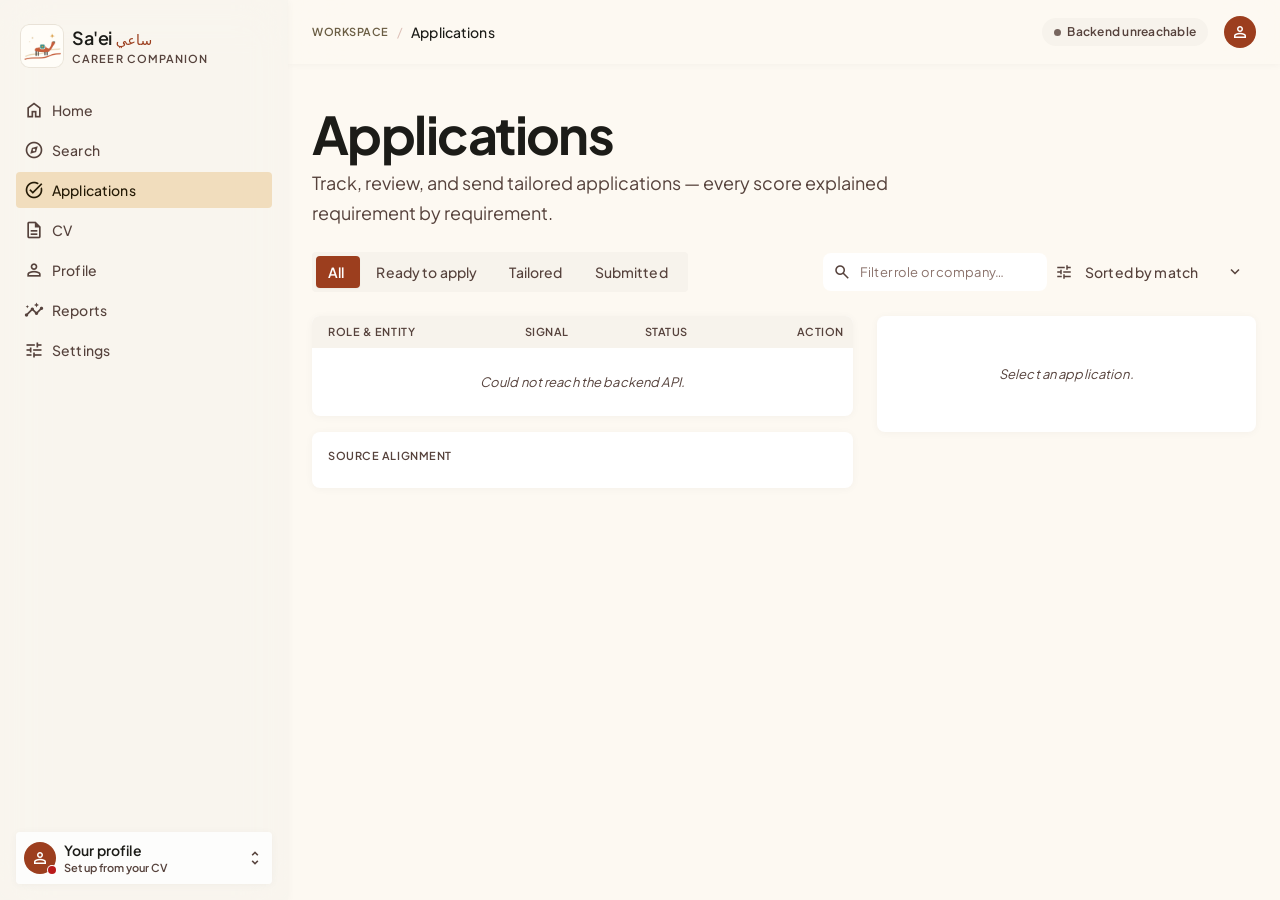
==== commit 6c6baf88: "Rebuild the dashboard on the 2026-09-24 Sa'ei Stitch design Seven pages (Home, Search, Applications," ====
--- a/frontend/applications.html
+++ b/frontend/applications.html
@@ -10,122 +10,109 @@
 </head>
 <body data-page="applications">
 <main id="page">
-  <div class="flex flex-col space-y-6">
-
-    <div class="flex flex-col justify-between gap-6 xl:flex-row xl:items-end">
-      <div>
-        <h1 class="sa-page-title">Applications Pipeline &amp; Explainable Audit</h1>
-        <p class="sa-page-desc">Track drafted, tailored and submitted applications, with requirement-by-requirement scoring and no black-box deductions.</p>
-      </div>
-      <div class="flex items-center gap-4 self-start rounded-2xl bg-surface-container-low p-3 pl-5 shadow-sm xl:self-auto">
-        <div>
-          <span class="block text-label-sm text-on-surface-variant">Tailored CVs</span>
-          <span class="text-headline-sm font-bold text-on-surface" id="hdr-tailored">&mdash;</span>
-        </div>
-        <div class="h-10 w-px bg-surface-container-highest"></div>
-        <div>
-          <span class="block text-label-sm text-on-surface-variant">Review priority</span>
-          <span class="text-headline-sm font-bold text-primary"><span id="hdr-pending">&mdash;</span> actionable</span>
-        </div>
-        <a href="search.html" class="sa-btn-primary ml-2"><span class="ms text-[18px]">bolt</span>Run search</a>
-      </div>
+  <div class="flex flex-col">
+    <div class="mb-space-lg">
+      <h1 class="sa-page-title">Applications</h1>
+      <p class="sa-page-desc">Track, review, and send tailored applications — every score explained requirement by requirement.</p>
     </div>
 
-    <!-- Filter bar -->
-    <div class="flex flex-col gap-3 rounded-2xl bg-surface-container-lowest p-3 shadow-sm lg:flex-row lg:items-center">
+    <div class="mb-space-lg flex flex-wrap items-center justify-between gap-space-md">
       <div class="sa-tabs" id="status-tabs">
-        <button type="button" class="sa-tab is-active" data-filter="all">All <span class="opacity-70" data-count="all"></span></button>
-        <button type="button" class="sa-tab" data-filter="pending_review">Review needed <span class="opacity-70" data-count="pending_review"></span></button>
-        <button type="button" class="sa-tab" data-filter="tailored">Tailored <span class="opacity-70" data-count="tailored"></span></button>
-        <button type="button" class="sa-tab" data-filter="applied">Submitted <span class="opacity-70" data-count="applied"></span></button>
+        <button type="button" class="sa-tab is-active" data-filter="all">All <span class="ml-1 opacity-70" data-count="all"></span></button>
+        <button type="button" class="sa-tab" data-filter="pending_review">Ready to apply <span class="ml-1 opacity-70" data-count="pending_review"></span></button>
+        <button type="button" class="sa-tab" data-filter="tailored">Tailored <span class="ml-1 opacity-70" data-count="tailored"></span></button>
+        <button type="button" class="sa-tab" data-filter="applied">Submitted <span class="ml-1 opacity-70" data-count="applied"></span></button>
       </div>
-      <div class="flex flex-1 flex-col gap-2 sm:flex-row">
-        <label class="relative flex-1">
-          <span class="ms pointer-events-none absolute left-3 top-1/2 -translate-y-1/2 text-[18px] text-on-surface-variant">search</span>
-          <input type="text" id="app-filter" class="sa-input pl-9" placeholder="Filter by company or title&hellip;">
+      <div class="flex items-center gap-space-sm">
+        <label class="relative">
+          <span class="ms pointer-events-none absolute left-2.5 top-1/2 -translate-y-1/2 text-[18px] text-on-surface-variant">search</span>
+          <input type="text" id="app-filter" class="sa-input w-56 bg-surface-container-lowest py-2 pl-9" placeholder="Filter role or company&hellip;">
         </label>
+        <span class="ms text-[18px] text-on-surface-variant">tune</span>
         <div class="sa-select-wrap">
-          <select id="score-filter" class="sa-select" aria-label="Minimum match">
-            <option value="0">Any match</option>
-            <option value="0.5">Match ≥ 50%</option>
-            <option value="0.75">Match ≥ 75%</option>
-            <option value="0.85">Match ≥ 85%</option>
-          </select>
-        </div>
-        <div class="sa-select-wrap">
-          <select id="source-filter" class="sa-select" aria-label="Source">
-            <option value="">All sources</option>
-          </select>
-        </div>
-        <div class="sa-select-wrap">
-          <select id="sort-select" class="sa-select" aria-label="Sort">
-            <option value="match_score">Best match</option>
-            <option value="ats_score">Best ATS</option>
-            <option value="date_created">Newest</option>
+          <select id="sort-select" class="sa-select border-none bg-transparent py-2 pl-1 text-label-md text-on-surface-variant" aria-label="Sort">
+            <option value="match_score">Sorted by match</option>
+            <option value="ats_score">Sorted by ATS score</option>
+            <option value="date_created">Sorted by newest</option>
           </select>
         </div>
       </div>
     </div>
 
-    <div class="grid grid-cols-1 items-start gap-6 xl:grid-cols-12">
-      <!-- Stream -->
-      <div class="flex flex-col space-y-6 xl:col-span-7">
-        <div class="overflow-hidden rounded-3xl bg-surface-container-low shadow-sm">
-          <div class="flex flex-wrap items-center justify-between gap-2 px-6 py-4">
-            <div class="flex items-center gap-3">
-              <h2 class="text-headline-md font-bold text-on-surface">Active Stream</h2>
-              <span class="sa-chip-teal" id="selection-chip" hidden></span>
-            </div>
-            <span class="text-label-sm text-on-surface-variant" id="sort-label"></span>
+    <div class="grid grid-cols-12 items-start gap-space-lg">
+      <!-- List -->
+      <div class="col-span-7 flex flex-col gap-space-md">
+        <div class="overflow-hidden rounded-xl bg-surface-container-lowest shadow-soft">
+          <div class="grid grid-cols-[1fr_7rem_9rem_2.5rem] gap-space-sm bg-surface-container-low px-space-md py-space-sm text-label-sm uppercase tracking-wider text-on-surface-variant">
+            <span>Role &amp; entity</span><span>Signal</span><span>Status</span><span class="text-right">Action</span>
           </div>
-          <div class="flex flex-col" id="app-list">
+          <div id="app-list" class="divide-y divide-surface-container">
             <p class="sa-empty">Loading&hellip;</p>
           </div>
-          <div class="flex items-center justify-between gap-4 px-6 py-4">
-            <span class="text-label-sm text-on-surface-variant" id="page-info"></span>
-            <div class="flex items-center gap-2">
-              <button type="button" class="sa-btn sa-btn-sm" id="page-prev">Prev</button>
-              <span class="text-label-sm font-semibold text-on-surface" id="page-num"></span>
-              <button type="button" class="sa-btn sa-btn-sm" id="page-next">Next</button>
-            </div>
+          <div class="flex items-center justify-between px-space-md py-space-sm" id="list-footer" hidden>
+            <span class="text-body-sm text-on-surface-variant" id="list-count"></span>
+            <button type="button" class="sa-btn-ghost" id="list-more">Show more</button>
           </div>
         </div>
 
-        <div class="sa-card">
-          <div class="mb-4 flex items-center justify-between">
-            <div class="flex items-center gap-2">
-              <span class="ms text-primary">query_stats</span>
-              <h3 class="sa-card-title">Sa'ei Career Alignment Vector</h3>
-            </div>
-            <span class="text-label-sm font-semibold text-secondary" id="vector-scope"></span>
-          </div>
-          <div class="grid grid-cols-1 gap-4 sm:grid-cols-3">
-            <div class="rounded-2xl bg-surface-container-low p-4">
-              <span class="block text-label-sm text-on-surface-variant">Average match</span>
-              <span class="text-headline-lg font-bold text-on-surface" id="vec-match">&mdash;</span>
-              <div class="sa-progress mt-3"><div class="bg-primary" id="vec-match-bar" style="width:0%"></div></div>
-            </div>
-            <div class="rounded-2xl bg-surface-container-low p-4">
-              <span class="block text-label-sm text-on-surface-variant">Average ATS (best CV)</span>
-              <span class="text-headline-lg font-bold text-on-surface" id="vec-ats">&mdash;</span>
-              <div class="sa-progress mt-3"><div class="bg-secondary" id="vec-ats-bar" style="width:0%"></div></div>
-            </div>
-            <div class="rounded-2xl bg-surface-container-low p-4">
-              <span class="block text-label-sm text-on-surface-variant">Share tailored</span>
-              <span class="text-headline-lg font-bold text-on-surface" id="vec-tailored">&mdash;</span>
-              <div class="sa-progress mt-3"><div class="bg-tertiary" id="vec-tailored-bar" style="width:0%"></div></div>
+        <a href="cv.html" class="flex items-center justify-between gap-space-md rounded-xl bg-surface-container-low px-space-md py-space-md hover:bg-surface-container" id="alignment-banner" hidden>
+          <div class="flex items-center gap-space-md">
+            <span class="flex h-9 w-9 items-center justify-center rounded-lg bg-primary-fixed/70 text-primary"><span class="ms">auto_awesome</span></span>
+            <div>
+              <p class="text-label-md text-on-surface">Autonomous CV Alignment</p>
+              <p class="text-body-sm text-on-surface-variant" id="alignment-text"></p>
             </div>
           </div>
-        </div>
+          <span class="flex items-center gap-0.5 whitespace-nowrap text-label-md text-primary">Review in CV <span class="ms text-[18px]">chevron_right</span></span>
+        </a>
+
+        <section class="sa-card p-space-md">
+          <div class="mb-space-sm flex items-center justify-between">
+            <span class="text-label-sm uppercase tracking-wider text-on-surface-variant">Source alignment</span>
+            <span class="text-label-sm normal-case tracking-normal text-on-surface-variant" id="source-scope"></span>
+          </div>
+          <div class="grid grid-cols-3 gap-space-sm" id="source-tiles"></div>
+        </section>
       </div>
 
-      <!-- Audit panel -->
-      <aside class="sa-card xl:sticky xl:top-24 xl:col-span-5" id="audit-panel">
-        <p class="sa-empty">Select an application to audit it.</p>
+      <!-- Detail -->
+      <aside class="sa-card sticky top-24 col-span-5" id="detail">
+        <p class="sa-empty">Select an application.</p>
       </aside>
     </div>
   </div>
 </main>
+
+<!-- Submit (email) dialog: what used to be the Email page's send form -->
+<div class="modal-overlay" id="send-modal" hidden>
+  <div class="modal max-w-2xl" role="dialog" aria-modal="true" aria-labelledby="send-title">
+    <form id="send-form" class="flex max-h-[calc(100vh-48px)] flex-col">
+      <div class="flex items-start justify-between gap-space-md border-b border-surface-container px-space-lg py-space-md">
+        <div>
+          <span class="sa-eyebrow">Submit application</span>
+          <h3 class="text-headline-sm text-on-surface" id="send-title">&mdash;</h3>
+        </div>
+        <button type="button" class="modal-close" id="send-close" aria-label="Close">&times;</button>
+      </div>
+      <div class="flex flex-col gap-space-md overflow-y-auto px-space-lg py-space-md">
+        <p class="hidden rounded-lg bg-tertiary-fixed/60 px-space-md py-space-sm text-body-sm text-on-tertiary-fixed-variant" id="gmail-warning"></p>
+        <div class="grid grid-cols-[4.5rem_1fr] items-center gap-space-sm">
+          <label for="to-email" class="text-label-sm uppercase tracking-wider text-on-surface-variant">To</label>
+          <input type="text" id="to-email" class="sa-input font-mono" placeholder="hiring@company.com" required>
+          <label for="subject" class="text-label-sm uppercase tracking-wider text-on-surface-variant">Subject</label>
+          <input type="text" id="subject" class="sa-input font-semibold" required>
+        </div>
+        <textarea id="body" rows="9" class="sa-input resize-y leading-6" required></textarea>
+        <div class="flex items-center gap-space-sm rounded-lg bg-surface-container-low px-space-md py-space-sm" id="attachment"></div>
+      </div>
+      <div class="flex items-center justify-end gap-space-sm border-t border-surface-container px-space-lg py-space-md">
+        <span id="send-message" class="save-message mr-auto"></span>
+        <button type="button" class="sa-btn" id="send-cancel">Cancel</button>
+        <button type="submit" class="sa-btn-primary" id="send-btn"><span class="ms text-[18px]">send</span>Send application</button>
+      </div>
+    </form>
+  </div>
+</div>
 
 <div class="modal-overlay" id="why-modal" hidden>
   <div class="modal" role="dialog" aria-modal="true" aria-labelledby="why-modal-title">
--- a/frontend/style.css
+++ b/frontend/style.css
@@ -20,8 +20,8 @@
   --accent-hover: #bc5633;       /* primary-container */
   --accent-soft: rgba(156, 62, 30, 0.10);
   --accent-soft-border: rgba(156, 62, 30, 0.22);
-  --ok: #0a6a64;                 /* secondary (teal) */
-  --ok-soft: #a2f1e8;            /* secondary-container */
+  --ok: #6a5d43;                 /* secondary (warm brown) */
+  --ok-soft: #f1ddbd;            /* secondary-container */
   --warn: #805200;               /* tertiary */
   --warn-soft: #ffddb4;          /* tertiary-fixed */
   --danger: #ba1a1a;             /* error */
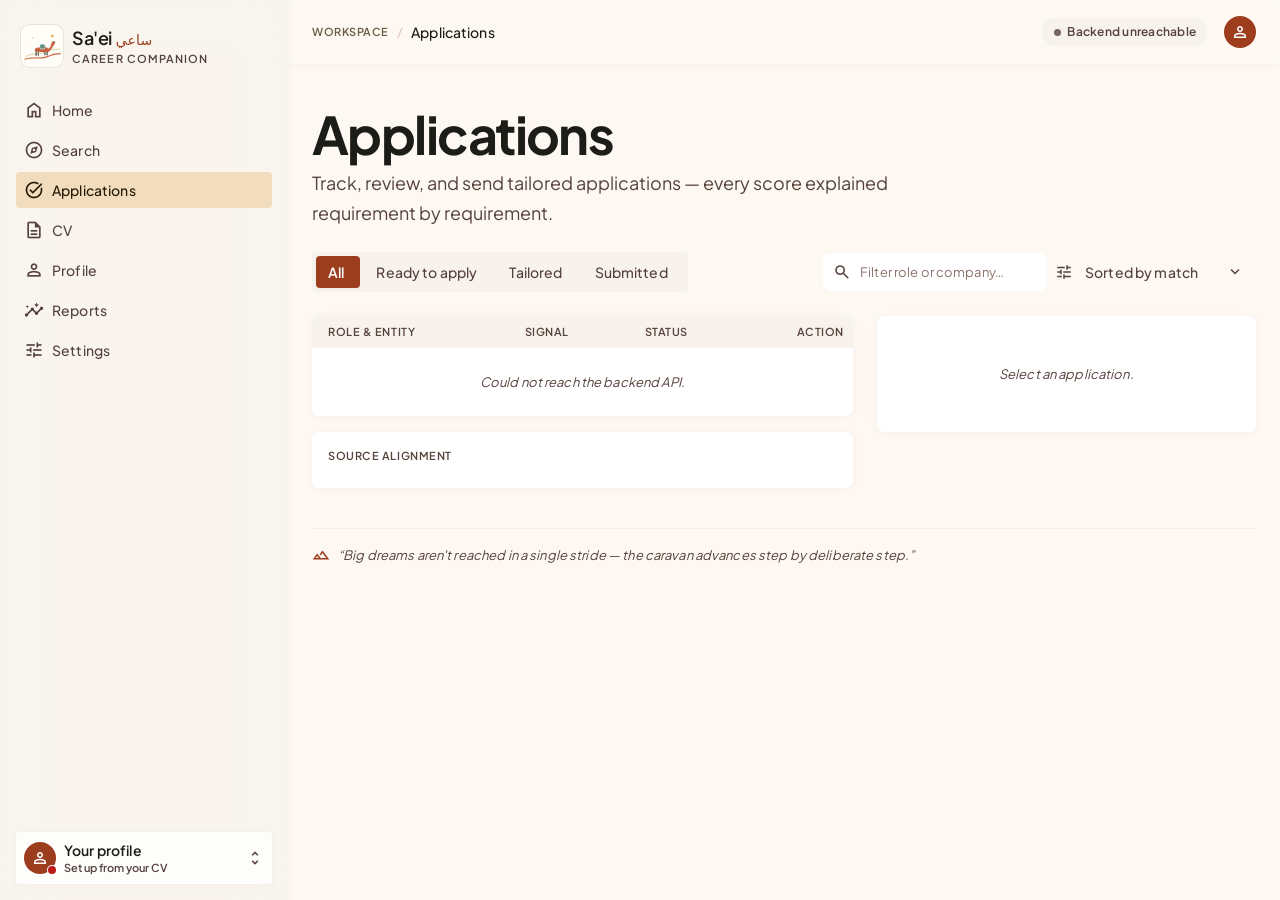
==== commit 95aae37a: "Move to port 8001, add page footer quote, rebuild the ATS breakdown dialog - Serve the API on 8001 (" ====
--- a/frontend/applications.html
+++ b/frontend/applications.html
@@ -114,38 +114,6 @@
   </div>
 </div>
 
-<div class="modal-overlay" id="why-modal" hidden>
-  <div class="modal" role="dialog" aria-modal="true" aria-labelledby="why-modal-title">
-    <div class="modal-header">
-      <div class="modal-header-main">
-        <span class="modal-score-value" id="why-score-value">&mdash;</span>
-        <span class="rating-badge" id="why-rating-badge"></span>
-        <span class="modal-score-label" id="why-modal-title">ATS score breakdown</span>
-      </div>
-      <button type="button" class="modal-close" id="why-modal-close" aria-label="Close">&times;</button>
-    </div>
-    <div class="modal-tabs">
-      <button type="button" class="modal-tab active" data-tab="original">Original CV</button>
-      <button type="button" class="modal-tab" data-tab="tailored">Tailored CV</button>
-    </div>
-    <div class="modal-body">
-      <div class="modal-split">
-        <div id="why-doc-pane"></div>
-        <div>
-          <div class="score-pillars" id="why-pillars"></div>
-          <div class="keyword-section">
-            <div class="keyword-section-title">Matched keywords</div>
-            <div class="keyword-chips" id="why-matched-chips"></div>
-          </div>
-          <div class="keyword-section">
-            <div class="keyword-section-title">Missing keywords</div>
-            <div class="keyword-chips" id="why-missing-chips"></div>
-          </div>
-        </div>
-      </div>
-    </div>
-  </div>
-</div>
 
 <script src="shell.js"></script>
 <script src="config.js"></script>
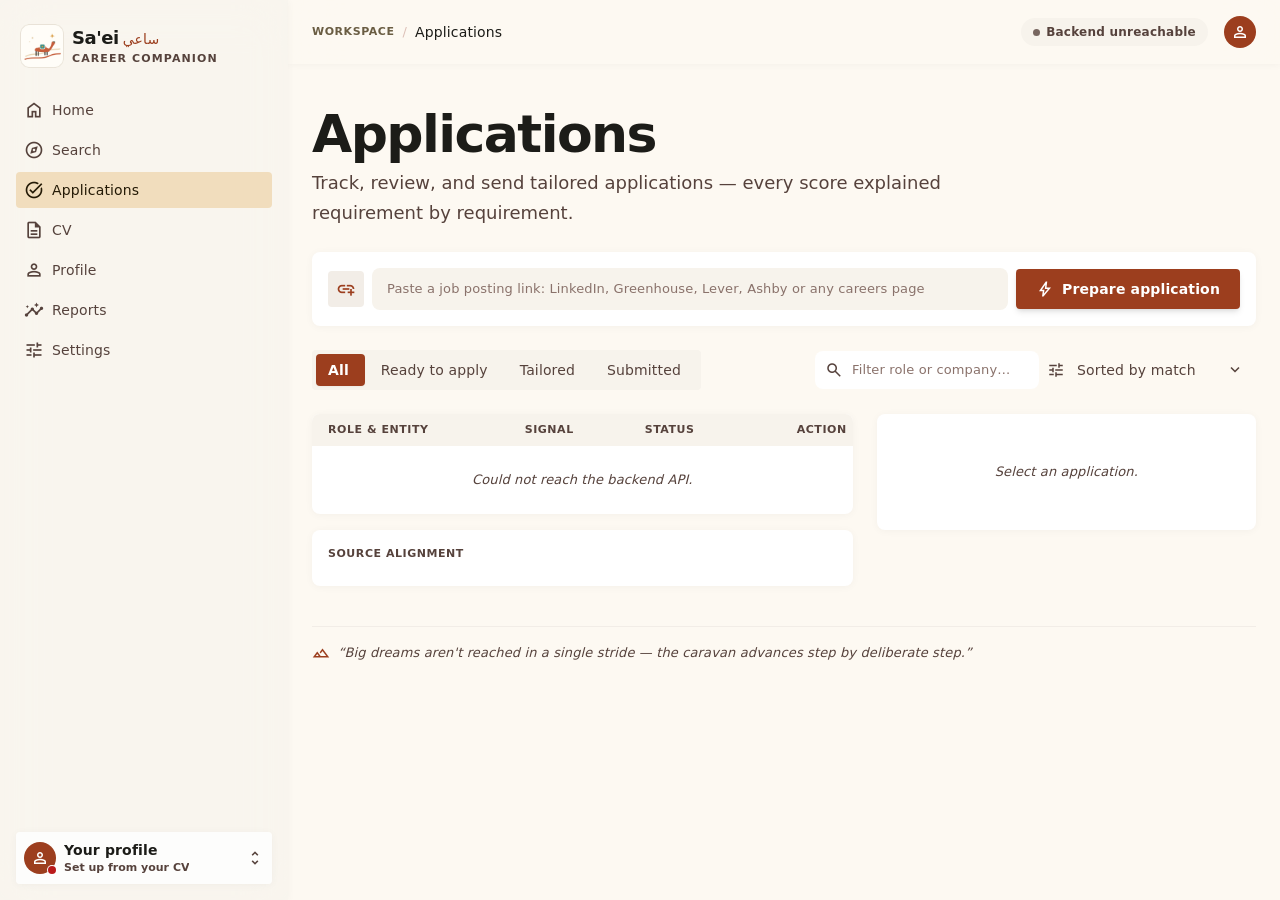
==== commit 618b5f7c: "Apply step: email route, cover letters, apply from link; scoring fixes; re-score Apply step - Email " ====
--- a/frontend/applications.html
+++ b/frontend/applications.html
@@ -15,6 +15,18 @@
       <h1 class="sa-page-title">Applications</h1>
       <p class="sa-page-desc">Track, review, and send tailored applications — every score explained requirement by requirement.</p>
     </div>
+
+    <!-- Apply from a link: one posting through the same pipeline a search runs -->
+    <section class="sa-card mb-space-lg p-space-md">
+      <form id="link-form" class="flex items-center gap-space-sm">
+        <span class="sa-icon-badge flex-shrink-0"><span class="ms">add_link</span></span>
+        <label for="link-url" class="sr-only">Job posting URL</label>
+        <input type="url" id="link-url" class="sa-input flex-1" required
+               placeholder="Paste a job posting link: LinkedIn, Greenhouse, Lever, Ashby or any careers page">
+        <button type="submit" class="sa-btn-primary whitespace-nowrap" id="link-btn"><span class="ms text-[18px]">bolt</span>Prepare application</button>
+      </form>
+      <p id="link-message" class="hidden"></p>
+    </section>
 
     <div class="mb-space-lg flex flex-wrap items-center justify-between gap-space-md">
       <div class="sa-tabs" id="status-tabs">
